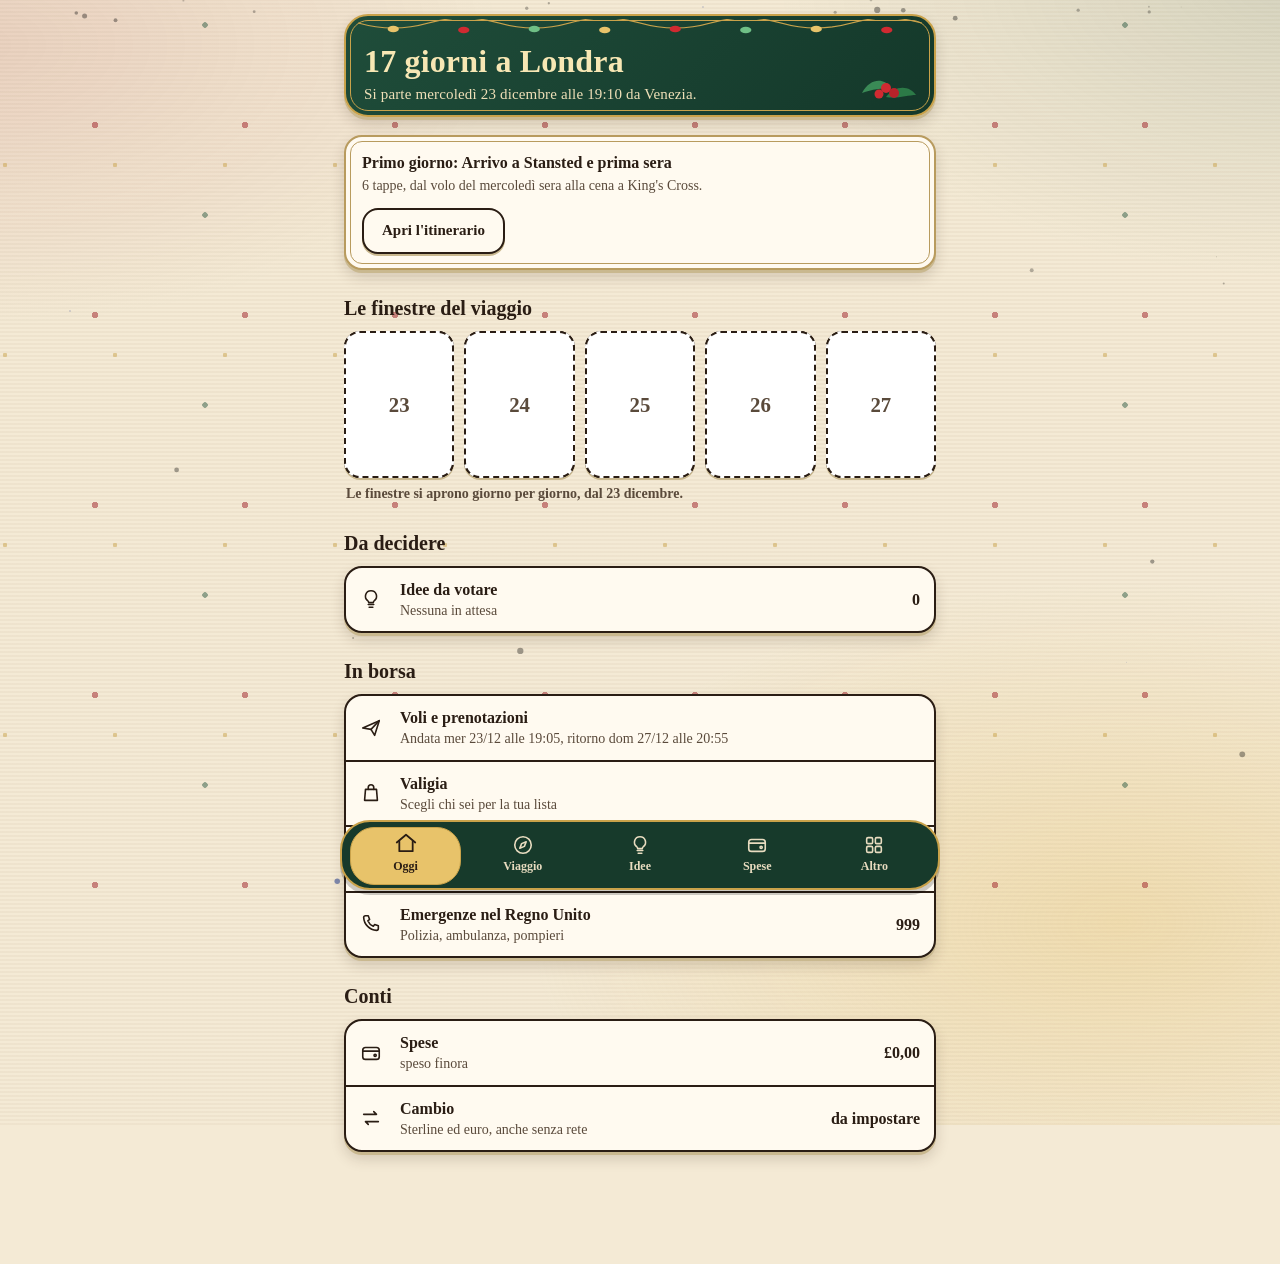
==== index.html @ c4be3bfd "Stile «Cartolina vittoriana» con angoli arrotondati e grafico dei voti nelle Idee Crema, doppia corn" ====
<!doctype html>
<html lang="it">
<head>
<meta charset="utf-8">
<meta name="viewport" content="width=device-width,initial-scale=1,viewport-fit=cover">
<meta http-equiv="Content-Security-Policy" content="default-src 'self'; img-src 'self' data:; style-src 'self' 'unsafe-inline'; script-src 'self'; base-uri 'none'; form-action 'none'; connect-src 'self' https://api.frankfurter.dev https://londra-in-tasca-default-rtdb.europe-west1.firebasedatabase.app https://wecmatagiojrcaoimxvv.supabase.co wss://wecmatagiojrcaoimxvv.supabase.co">
<title>Londra in tasca</title>
<meta name="theme-color" content="#f4ead5">
<meta name="color-scheme" content="light">
<link rel="manifest" href="manifest.webmanifest">
<link rel="icon" href="icone/icona-192.png">
<link rel="apple-touch-icon" href="icone/icona-192.png">
<meta name="apple-mobile-web-app-capable" content="yes">
<meta name="mobile-web-app-capable" content="yes">
<meta name="apple-mobile-web-app-title" content="Londra">
<meta name="apple-mobile-web-app-status-bar-style" content="default">
<link rel="preload" href="fonts/PlayfairDisplay.ttf" as="font" type="font/ttf" crossorigin>
<link rel="preload" href="fonts/MountainsofChristmas-Bold.ttf" as="font" type="font/ttf" crossorigin>
<link rel="stylesheet" href="style.css">
</head>
<body>
<div id="annuncio" class="vh" role="status" aria-live="polite" aria-atomic="true"></div>
<canvas id="neve" aria-hidden="true"></canvas>
<canvas id="fx" aria-hidden="true"></canvas>
<div id="offline" class="offline" role="status" hidden>Senza rete: i dati restano sul telefono e si sincronizzano al ritorno.</div>
<main id="vista"></main>
<nav class="dock" id="dock" aria-label="Sezioni"></nav>
<div id="toast" class="toast" hidden><button type="button" class="toast-azione"></button><button type="button" class="toast-x" aria-label="Chiudi avviso"><svg viewBox="0 0 24 24" width="18" height="18" fill="none" stroke="currentColor" stroke-width="1.75" stroke-linecap="round" aria-hidden="true"><path d="M6 6l12 12M18 6 6 18"/></svg></button></div>
<dialog id="popup" class="popup" aria-labelledby="popup-titolo" aria-describedby="popup-testo"><canvas class="fxd" aria-hidden="true"></canvas><div id="popup-luci" aria-hidden="true"></div><div class="popup-corpo"><h2 id="popup-titolo" class="popup-titolo"></h2><p id="popup-testo"></p><div class="riga" id="popup-azioni"></div></div></dialog>
<script src="vendor/supabase.js"></script>
<script src="dati.js"></script>
<script src="sync.js"></script>
<script src="app.js"></script>
<script src="sondaggio.js"></script>
<script src="installa.js"></script>
</body>
</html>
---- style.css ----
/* Londra in tasca, «Figurine e caramelle»: panna, burro, pomodoro, menta e mirtillo, bordi d'inchiostro con ombra piena,
   dock a pillola, sfondo che si muove piano. Nessun testo viene generato qui: i testi sono quelli dell'app. */
@font-face{font-family:"Fredoka";src:url("fonts/Fredoka.ttf") format("truetype");font-weight:300 700;font-stretch:75% 125%;font-display:swap}
:root{
  --fondo:#fff1d6;--carta:#ffffff;--ink:#1b1b1b;--muto:#4a4a4a;--burro:#ffe08a;--rosa:#ff8fa3;--pom:#ff5a4d;--menta:#c6f0d6;--blu:#4453e0;--notte:#243a8c;--mare:#17606b;
  --si:#43d391;--no:#ff6b5e;--ok:#0a7a45;--rosso-t:#b42318;--allerta:#d92d20;--tenue:#f6e7c4;
  --insegna:"Fredoka",ui-rounded,"SF Pro Rounded","Arial Rounded MT Bold","Trebuchet MS",system-ui,sans-serif;
  --sans:"Fredoka",system-ui,-apple-system,"Segoe UI",Roboto,sans-serif;
  --r:16px;--sal:env(safe-area-inset-bottom,0px);--sat:env(safe-area-inset-top,0px);
  --filo:2px solid var(--ink);--ombra:4px 4px 0 var(--ink);--ombra-s:2px 2px 0 var(--ink);
  --ease:cubic-bezier(.16,1,.3,1);--molla:cubic-bezier(.34,1.56,.64,1);
  color-scheme:light;
}
*{box-sizing:border-box;-webkit-tap-highlight-color:transparent}
html{scroll-padding-top:calc(88px + var(--sat));scroll-padding-bottom:130px;-webkit-text-size-adjust:100%;scrollbar-color:var(--ink) var(--fondo)}
[hidden]{display:none!important}
body{margin:0;background:var(--fondo);color:var(--ink);font:500 16px/1.45 var(--sans);-webkit-font-smoothing:antialiased;min-height:100vh;padding-bottom:calc(104px + var(--sal));position:relative;overflow-x:hidden}
::selection{background:var(--burro);color:var(--ink)}

/* sfondo vivo: macchie di colore che derivano e coriandoli che scendono. Solo trasformazioni, niente ridisegni */
body::before{content:"";position:fixed;inset:-25%;z-index:0;pointer-events:none;will-change:transform;
  background:radial-gradient(38% 32% at 18% 22%,rgba(255,143,163,.5),transparent 70%),radial-gradient(34% 30% at 82% 16%,rgba(68,83,224,.2),transparent 70%),radial-gradient(44% 38% at 72% 84%,rgba(198,240,214,.95),transparent 70%),radial-gradient(34% 30% at 14% 80%,rgba(255,224,138,.9),transparent 70%);
  animation:deriva 24s ease-in-out infinite alternate}
body::after{content:"";position:fixed;left:0;right:0;top:-190px;height:calc(100% + 190px);z-index:0;pointer-events:none;opacity:.5;will-change:transform;
  background-image:radial-gradient(circle,var(--pom) 0 3.5px,transparent 4px),radial-gradient(circle,var(--blu) 0 3px,transparent 3.5px),radial-gradient(circle,var(--ink) 0 2px,transparent 2.5px);
  background-size:150px 190px,230px 190px,110px 190px;background-position:20px 30px,90px 120px,60px 70px;animation:cade 36s linear infinite}
@keyframes deriva{from{transform:translate3d(-3%,2%,0) rotate(0deg) scale(1)}to{transform:translate3d(3%,-3%,0) rotate(7deg) scale(1.14)}}
@keyframes cade{to{transform:translate3d(0,190px,0)}}
#neve{position:fixed;inset:0;width:100%;height:100%;pointer-events:none;z-index:0;opacity:.55;filter:invert(1)}
main{position:relative;z-index:1;max-width:620px;margin:0 auto;padding:calc(14px + var(--sat)) 14px 0}
h1,h2,h3{margin:0;font-weight:700;text-wrap:balance}
h2,h3{font-family:var(--insegna);color:var(--ink);font-size:1.25rem;margin:24px 0 8px}
h2.h-sez{font-size:1.25rem}
p{text-wrap:pretty;margin:0 0 8px}
.mute{color:var(--muto)}.piccolo{font-size:.875rem}
.vh{position:absolute;width:1px;height:1px;overflow:hidden;clip:rect(0 0 0 0);white-space:nowrap}
:focus-visible{outline:4px solid var(--blu);outline-offset:3px}
button,input,select,textarea{font:inherit;color:inherit}
.num{font-variant-numeric:tabular-nums}

/* intestazioni: cartelloni di burro, quello di Oggi è una scheda sfumata che galleggia */
.vt,.fascia{display:block;margin:0 0 18px;padding:14px 18px 12px;background:var(--burro);border:var(--filo);border-radius:20px;box-shadow:var(--ombra);
  font-family:var(--insegna);font-weight:700;font-size:1.7rem;line-height:1.12;letter-spacing:.005em;color:var(--ink)}
.fascia{position:relative;overflow:hidden;background:linear-gradient(135deg,var(--rosa) 0%,#ffb86b 100%)}
.fascia::after{content:"";position:absolute;inset:0;pointer-events:none;background:linear-gradient(110deg,transparent 38%,rgba(255,255,255,.6) 50%,transparent 62%);transform:translateX(-130%);animation:luccica 5.5s ease-in-out infinite}
@keyframes luccica{0%,55%{transform:translateX(-130%)}100%{transform:translateX(130%)}}
.fascia.luminosa{padding-top:28px}
.luci{cursor:pointer;position:absolute;left:12px;right:12px;top:3px;width:calc(100% - 24px);height:16px}
.lampada{fill:var(--ink);animation:luce 6s ease-in-out infinite}.lampada.l1{animation-delay:-2s}.lampada.l2{animation-delay:-4s}
@keyframes luce{0%,100%{opacity:1}50%{opacity:.45}}
.fascia p{margin:6px 0 0;font-family:var(--sans);font-size:.9375rem;font-weight:500;color:var(--ink)}
.fascia h1{font:inherit;letter-spacing:inherit;margin:0}

/* parole guida e giorni */
.guida{position:sticky;top:0;z-index:4;display:flex;justify-content:space-between;gap:12px;margin:0 -14px 12px;padding:calc(8px + var(--sat)) 14px 8px;background:var(--burro);border-bottom:var(--filo);font-size:.875rem;font-weight:600;color:var(--ink)}
.guida span{min-width:0;flex:1}.guida span+span{text-align:right}
.rail{display:flex;gap:8px;margin:0 0 14px}
.giorno{flex:1;min-height:58px;border:var(--filo);border-radius:16px;background:var(--carta);color:var(--ink);box-shadow:var(--ombra-s);cursor:pointer;display:grid;place-items:center;line-height:1.1;transition:transform .2s var(--molla),box-shadow .2s var(--ease),background-color .18s var(--ease)}
.giorno b{font-family:var(--insegna);font-size:1.3rem;font-weight:700;color:inherit}
.giorno small{font-size:.75rem;font-weight:600}
.giorno[aria-pressed="true"]{background:var(--blu);color:#fff;transform:translateY(-3px) rotate(-1.5deg);box-shadow:var(--ombra)}
.giorno:active{transform:translate(2px,2px);box-shadow:none}
.giorno.oggi small::after{content:" oggi"}
.testa-giorno{margin:0 0 12px}
.testa-giorno h2{font-size:1.35rem;margin:0 0 2px}

/* schede e linea del tempo */
.tl{list-style:none;margin:0;padding:0;--col:max(60px,4.2rem)}
.tl li{display:grid;grid-template-columns:var(--col) 1fr;gap:10px;position:relative;padding-bottom:12px}
.tl li::before{content:"";position:absolute;left:calc(var(--col) + 8px);top:22px;bottom:-6px;width:4px;background:var(--ink);border-radius:2px}
.tl li:last-child::before{display:none}
.tl .quando{font-weight:700;font-size:1rem;text-align:right;padding:14px 12px 0 0;font-variant-numeric:tabular-nums;color:var(--ink);overflow-wrap:anywhere}
.tl .quando.testo{font-size:.8125rem;font-weight:600;color:var(--muto)}
.scheda{position:relative;background:var(--carta);border:var(--filo);border-radius:var(--r);box-shadow:var(--ombra);padding:14px 16px;margin:0 0 14px}
.tl .scheda{margin:0 0 0 16px}
.tl .scheda::before{content:"";position:absolute;left:-25px;top:17px;width:15px;height:15px;border-radius:50%;background:var(--pom);border:3px solid var(--ink)}
.tl li.in-corso .scheda,div.scheda.acceso{background:linear-gradient(145deg,var(--notte),var(--mare));color:#fff;border-color:var(--ink);box-shadow:var(--ombra)}
.tl li.in-corso .scheda .desc,div.scheda.acceso .desc,.tl li.in-corso .nota-t summary,div.scheda.acceso .nota-t summary{color:#dbe7ff}
.tl li.in-corso .scheda::before{background:var(--burro);animation:batti 2.4s ease-in-out infinite}
.tl li.prossima .scheda,.scheda.tratt{border-style:dashed;background:#fffaf0;box-shadow:none}
.tl li.passata .scheda{background:var(--tenue);box-shadow:none}
.tl li.passata .scheda::before{background:#fff}
.tl li.in-corso .nome::after,.tl li.prossima .nome::after,.tl li.passata .nome::after,.et{display:inline-block;margin-left:8px;padding:1px 10px;border:2px solid var(--ink);border-radius:99px;background:#fff;color:var(--ink);font-size:.75rem;font-weight:700;vertical-align:2px;font-family:var(--sans)}
.tl li.in-corso .nome::after{content:"In corso";background:var(--burro)}
.tl li.prossima .nome::after{content:"Prossima"}
.tl li.passata .nome::after{content:"Passata";background:var(--tenue)}
.nome{font-weight:700}
.desc{color:var(--muto);font-size:.875rem;margin-top:2px;font-weight:500}
.nota-t{margin-top:8px}
.adesso{background:var(--menta)}
.totale{margin:6px 2px 14px;font-size:.875rem;font-weight:600}
.scheda.pub{border-style:dashed}

/* elenco di Oggi */
.elenco{margin:0 0 8px;border:var(--filo);border-radius:var(--r);box-shadow:var(--ombra);overflow:hidden;background:var(--carta)}
.voce{display:grid;grid-template-columns:28px 1fr auto;gap:12px;align-items:center;width:100%;min-height:62px;padding:10px 14px;border:0;background:transparent;text-align:left;cursor:pointer;color:inherit;text-decoration:none;transition:background-color .18s var(--ease),transform .2s var(--molla)}
.voce+.voce{border-top:var(--filo)}
.voce svg:first-child{color:var(--ink)}
.voce .t b{display:block;font-weight:700}.voce .t span{display:block;font-size:.875rem;color:var(--muto);font-weight:500}
.voce .v{font-weight:700;font-variant-numeric:tabular-nums;color:var(--ink);text-align:right}
.voce .v.allerta{background:var(--allerta);color:#fff;border:2px solid var(--ink);border-radius:99px;min-width:28px;padding:1px 8px;text-align:center}
.voce .chev{color:var(--ink)}
@media (hover:hover){.voce:hover{background:var(--burro)}}
.voce:active{background:var(--burro);transform:scale(.985)}

/* pulsanti, chip, etichette: figurine che si schiacciano */
.btn,a.map{display:inline-flex;align-items:center;justify-content:center;gap:8px;min-height:46px;padding:8px 18px;border-radius:16px;border:var(--filo);background:#fff;color:var(--ink);box-shadow:var(--ombra-s);cursor:pointer;font-weight:700;font-size:.9375rem;text-decoration:none;transition:transform .2s var(--molla),box-shadow .2s var(--ease),background-color .18s var(--ease)}
.btn.pri,a.map.pri{background:var(--pom)}
.btn.rosso{color:var(--rosso-t)}
.btn.tondo{padding:8px;min-width:46px}
.btn:active,a.map:active,.chip:active,.voto:active{transform:translate(2px,2px);box-shadow:none}
@media (hover:hover){.btn:hover,a.map:hover{background:var(--burro);transform:translateY(-2px);box-shadow:3px 4px 0 var(--ink)}.btn.pri:hover,a.map.pri:hover{background:#ff7468}}
.btn[disabled]{opacity:.55;cursor:default;box-shadow:none}
.riga{display:flex;flex-wrap:wrap;gap:10px;align-items:center;margin-top:12px}
.chips{display:flex;gap:10px;overflow-x:auto;padding:6px 8px 12px;margin:-4px -8px 0;scrollbar-width:none}.chips::-webkit-scrollbar{display:none}
.chips.avvolgi{flex-wrap:wrap;overflow:visible;margin:0;padding-left:0;padding-right:0}
.chip{flex:0 0 auto;min-height:46px;padding:6px 16px;border-radius:99px;border:var(--filo);background:#fff;color:var(--ink);box-shadow:var(--ombra-s);cursor:pointer;font-weight:700;font-size:.9375rem;transition:transform .2s var(--molla),box-shadow .2s var(--ease),background-color .18s var(--ease)}
.chip[aria-pressed="true"]{background:var(--blu);color:#fff;transform:translateY(-2px)}
.pill{display:inline-flex;align-items:center;border-radius:99px;padding:2px 10px;font-size:.75rem;font-weight:700;border:2px solid var(--ink);background:var(--menta);color:var(--ink)}
.pill.st0{background:#fff}.pill.st2{background:var(--no)}.pill.st3{background:var(--burro)}
.cat{font-size:.75rem;color:var(--muto);font-weight:600}

/* prenotazioni: biglietti con tratta */
.biglietto{position:relative;margin:0 0 16px;padding:16px;background:var(--carta);border:var(--filo);border-radius:var(--r);box-shadow:var(--ombra);overflow:hidden}
.tratta{display:flex;align-items:center;justify-content:space-between;gap:8px}
.tratta b{font-family:var(--insegna);font-size:2.2rem;font-weight:700;line-height:1;letter-spacing:.03em;color:var(--ink)}
.tratta svg{color:var(--ink);flex:0 0 auto}
.tratta small{display:block;font-family:var(--sans);font-size:.75rem;color:var(--muto);letter-spacing:0;font-weight:600}
.biglietto .perfora{position:relative;border-top:3px dashed var(--ink);margin:16px 0 12px}
.biglietto .perfora::before,.biglietto .perfora::after{content:"";position:absolute;top:-13px;width:22px;height:22px;border-radius:50%;background:var(--fondo);border:2px solid var(--ink)}
.biglietto .perfora::before{left:-29px}.biglietto .perfora::after{right:-29px}
.codice{font-family:ui-monospace,Menlo,monospace;font-size:1.25rem;letter-spacing:.14em;color:var(--ink);font-weight:700;background:var(--burro);padding:2px 10px;border:2px solid var(--ink);border-radius:10px}

/* sondaggio (barre) */
.sond{margin-top:12px;padding-top:12px;border-top:var(--filo)}
.barra{display:flex;gap:3px;height:12px;margin:2px 0 10px}.barra i{border-radius:99px;min-width:0;border:2px solid var(--ink)}
.barra .s{background:var(--si)}.barra .n{background:var(--no)}.barra .x{background:var(--burro)}.barra .m{background:var(--tenue)}
.voto{min-height:46px;padding:8px 18px;border-radius:99px;border:var(--filo);background:#fff;color:var(--ink);box-shadow:var(--ombra-s);cursor:pointer;font-weight:700;transition:transform .2s var(--molla),box-shadow .2s var(--ease)}
.voto[aria-pressed="true"].s1{background:var(--si)}.voto[aria-pressed="true"].s2{background:var(--no)}.voto[aria-pressed="true"].s3{background:var(--burro)}
.voto[disabled]{opacity:.55;cursor:default}

/* moduli */
form.f,.f{display:grid;gap:10px}
label.mute{display:block;font-size:.875rem;font-weight:600}
input:not([type=checkbox]):not([type=file]):not([type=hidden]):not([type=radio]):not([type=range]):not([type=submit]),select,textarea{width:100%;min-height:50px;background:#fff;border:var(--filo);border-radius:14px;padding:10px 14px;color:var(--ink);font-weight:500}
input:focus,select:focus,textarea:focus{outline:4px solid var(--blu);outline-offset:2px}
::placeholder{color:var(--muto);opacity:1}
fieldset.chk{border:0;padding:0;margin:0;display:flex;flex-wrap:wrap;gap:10px}
fieldset.chk legend{font-size:.875rem;color:var(--muto);margin-bottom:6px;font-weight:600}
.chk label{display:flex;gap:8px;align-items:center;min-height:46px;padding:4px 14px;border:var(--filo);border-radius:99px;background:#fff;font-weight:600}
input[type=checkbox]{width:24px;height:24px;accent-color:var(--blu)}
input[type=file]{max-width:100%}
input[type=file]::file-selector-button{min-height:46px;margin-right:10px;border:var(--filo);border-radius:14px;background:#fff;color:var(--ink);padding:6px 14px;font-weight:700;box-shadow:var(--ombra-s)}
details.nuova>summary,.nota-t summary{cursor:pointer;min-height:46px;display:flex;align-items:center;justify-content:space-between;gap:8px;list-style:none;font-weight:700;color:var(--ink)}
.nota-t summary{font-size:.875rem;font-weight:600;color:var(--muto)}
summary::-webkit-details-marker{display:none}
details.nuova>summary::after,.nota-t summary::after{content:"";width:10px;height:10px;margin-right:4px;border:solid currentColor;border-width:0 3px 3px 0;transform:rotate(45deg);transition:transform .25s var(--molla)}
details[open]>summary::after{transform:rotate(-135deg)}
label.c{display:flex;gap:12px;align-items:flex-start;min-height:46px;margin:0 0 6px}
label.c.fatto span{text-decoration:line-through;opacity:.6}
ul.lista{margin:0;padding-left:20px;color:var(--muto)}ul.lista li{margin:0 0 4px}
progress{width:100%;height:12px;accent-color:var(--blu);margin:6px 0}
.tot{font-family:var(--insegna);font-size:2.2rem;font-weight:700;line-height:1.05;font-variant-numeric:tabular-nums;color:var(--ink)}
.pers{display:grid;grid-template-columns:minmax(76px,30%) 1fr auto;gap:8px;align-items:center;margin:6px 0;font-size:.875rem;font-weight:600}
.pers>span:first-child{overflow-wrap:anywhere}
.pers .b{height:12px;border-radius:99px;background:#fff;border:2px solid var(--ink);overflow:hidden}.pers .b i{display:block;height:100%;background:var(--pom)}
.msg{border:var(--filo);background:var(--menta);color:var(--ink);border-radius:14px;box-shadow:var(--ombra-s);padding:10px 14px;margin:0 0 14px;font-weight:600}
.msg.avv{background:var(--burro)}
.vuoto{text-align:center;color:var(--muto);padding:22px;font-weight:600}
.tabella{display:grid;grid-template-columns:1fr 1fr;gap:14px}.tabella>div>div{padding:7px 0;border-bottom:var(--filo)}
.frase{padding:10px 0;border-bottom:2px dashed var(--ink)}.frase:last-child{border:0}
.frase .nome{font-family:var(--sans);font-size:1.125rem}
.pila>.scheda{background:transparent;border:0;border-bottom:2px dashed var(--ink);border-radius:0;box-shadow:none;padding-left:2px;padding-right:2px;margin:0}
.pila>.scheda:last-child{border-bottom:0}

/* barra di navigazione: pillola che galleggia, con un'etichetta adesiva che scivola sulla voce attiva */
.dock{position:fixed;left:10px;right:10px;bottom:calc(10px + var(--sal));z-index:8;display:flex;padding:5px;background:#fff;border:var(--filo);border-radius:28px;box-shadow:var(--ombra);max-width:600px;margin:0 auto}
.dock button{position:relative;flex:1;min-width:0;min-height:56px;border:0;background:transparent;color:var(--muto);cursor:pointer;display:grid;place-items:center;align-content:center;gap:2px;padding:6px 2px;font-size:.75rem;font-weight:600;transition:color .18s var(--ease),transform .25s var(--molla)}
.dock button span{max-width:100%;overflow-wrap:anywhere;text-align:center}
.dock button svg{transition:transform .3s var(--molla)}
.dock button[aria-current="page"]{color:var(--ink);font-weight:700}
.dock button[aria-current="page"] svg{transform:translateY(-2px) scale(1.12)}
.dock button:active{transform:scale(.94)}
.dock .ind{position:absolute;top:5px;left:5px;width:calc((100% - 10px) / 5);height:56px;pointer-events:none;transition:transform .42s var(--molla)}
.dock .ind::after{content:"";display:block;height:100%;margin:0 3px;background:var(--burro);border:var(--filo);border-radius:22px;box-shadow:var(--ombra-s)}
.badge{position:absolute;top:2px;left:calc(50% + 4px);min-width:22px;height:22px;border-radius:11px;background:var(--allerta);color:#fff;border:2px solid var(--ink);font-size:.75rem;font-weight:700;display:flex;align-items:center;justify-content:center;padding:0 5px}

/* avvisi che saltano fuori */
.toast{position:fixed;left:14px;right:14px;bottom:calc(98px + var(--sal));z-index:10;max-width:520px;margin:0 auto;display:flex;align-items:center;background:var(--ink);color:#fff;border-radius:18px;box-shadow:0 8px 0 rgba(27,27,27,.25)}
.toast:not([hidden]){animation:salta .5s var(--molla) both}
.toast button{background:transparent;border:0;color:inherit;font-weight:700;min-height:48px;cursor:pointer}
.toast-azione{flex:1;text-align:left;padding:12px 8px 12px 16px}.toast-x{min-width:48px;font-size:1.125rem}
.toast-x svg{display:block;margin:auto}
.installa{position:fixed;left:14px;right:14px;bottom:calc(98px + var(--sal));z-index:9;max-width:520px;margin:0 auto;display:flex;gap:10px;align-items:center;background:var(--burro);border:var(--filo);border-radius:18px;box-shadow:var(--ombra);padding:12px 14px;animation:salta .5s var(--molla) both}
.installa .tx{flex:1;font-size:.875rem;font-weight:600}.installa .tx b{display:block}.installa .tx span{color:var(--ink);font-weight:500}
.offline{padding:calc(8px + var(--sat)) 14px 8px;background:var(--allerta);color:#fff;font-weight:600;font-size:.875rem;border-bottom:var(--filo)}
@keyframes salta{from{opacity:0;transform:translateY(40px) scale(.9) rotate(-2deg)}}

/* movimento ridotto o spento: tutto fermo, anche gli elementi generati dal foglio di stile */
.calmo *,.calmo *::before,.calmo *::after{animation:none!important;transition:none!important}
@media (prefers-reduced-motion:reduce){html:not(.forza) #neve{display:none}html:not(.forza) *,html:not(.forza) *::before,html:not(.forza) *::after{animation:none!important;transition:none!important}}

/* transizioni tra schermate: la pagina gira in 3D nella direzione di navigazione */
#vista{view-transition-name:vista}.dock{view-transition-name:dock}#neve{view-transition-name:neve}
::view-transition-group(vista),::view-transition-group(dock),::view-transition-group(neve),::view-transition-group(root){animation:none}
::view-transition-old(root),::view-transition-new(root),::view-transition-old(dock),::view-transition-new(dock),::view-transition-old(neve),::view-transition-new(neve),::view-transition-old(vista),::view-transition-new(vista){animation:none;mix-blend-mode:normal}
::view-transition-old(root),::view-transition-old(dock),::view-transition-old(neve){display:none}
html[data-dir="avanti"]::view-transition-old(vista){animation:esce-sx .18s ease-in both}
html[data-dir="avanti"]::view-transition-new(vista){animation:entra-dx .42s var(--molla) both}
html[data-dir="indietro"]::view-transition-old(vista){animation:esce-dx .18s ease-in both}
html[data-dir="indietro"]::view-transition-new(vista){animation:entra-sx .42s var(--molla) both}
@keyframes esce-sx{to{opacity:0;transform:perspective(900px) translateX(-48px) rotateY(16deg) scale(.95)}}
@keyframes esce-dx{to{opacity:0;transform:perspective(900px) translateX(48px) rotateY(-16deg) scale(.95)}}
@keyframes entra-dx{from{opacity:0;transform:perspective(900px) translateX(56px) rotateY(-18deg) scale(.95)}}
@keyframes entra-sx{from{opacity:0;transform:perspective(900px) translateX(-56px) rotateY(18deg) scale(.95)}}
#vista.entra-avanti{animation:entra-dx .42s var(--molla) both}
#vista.entra-indietro{animation:entra-sx .42s var(--molla) both}
#vista.stag :is(.tl li,.voce,.biglietto,.finestra),#vista.stag>.scheda{animation:sale .5s var(--molla) both;animation-delay:calc(var(--i,0) * 40ms)}
@keyframes sale{from{opacity:0;transform:perspective(700px) translateY(22px) rotateX(-14deg) scale(.96)}}
/* le schede lontane entrano mentre si scorre (dove il browser lo sa fare) */
@supports (animation-timeline:view()){
  #vista article.scheda:nth-of-type(n+6),#vista .biglietto:nth-of-type(n+3){animation:sale linear both;animation-timeline:view();animation-range:entry 0% entry 55%}
}

/* lucine: si accendono una dopo l'altra, un tocco le fa correre */
.lampada{transform-box:fill-box;transform-origin:center}
.luci.accendi .lampada{opacity:0;animation:accendi .5s var(--molla) forwards,luce 6s ease-in-out infinite;animation-delay:calc(var(--i) * 90ms),calc(1.2s + var(--i) * 90ms)}
@keyframes accendi{from{opacity:0;transform:scale(.4)}to{opacity:1;transform:scale(1)}}
.luci.onda .lampada{animation:onda .7s var(--ease);animation-delay:calc(var(--i) * 60ms)}
@keyframes onda{40%{transform:scale(1.9);opacity:1}}
@keyframes batti{50%{transform:scale(1.5)}}

/* finestre del viaggio: porte in 3D */
.avvento{display:grid;grid-template-columns:repeat(5,minmax(0,1fr));gap:10px;perspective:700px;margin:0 0 6px}
.finestra{perspective:600px;position:relative;aspect-ratio:3/4;min-height:78px;border:0;padding:0;background:transparent;cursor:pointer;color:inherit}
.finestra .dietro,.finestra .porta{position:absolute;inset:0;border-radius:14px;display:grid;place-items:center;align-content:center;border:var(--filo)}
.finestra .dietro{background:var(--menta);box-shadow:var(--ombra-s);color:var(--ink)}
.finestra .dietro b{font-family:var(--insegna);font-size:2rem;font-weight:700;line-height:1}
.finestra .dietro small{font-size:.75rem;font-weight:600}
.finestra .porta{background:var(--rosa);box-shadow:var(--ombra-s);transform-origin:left center;transition:transform .8s var(--molla);backface-visibility:hidden;-webkit-backface-visibility:hidden}
.finestra .porta b{font-family:var(--insegna);font-size:1.3rem;font-weight:700;color:var(--ink)}
.finestra.chiusa .porta{background:#fff;border-style:dashed;box-shadow:none}
.finestra.chiusa .porta b{color:var(--muto)}
.finestra.aperta .porta{transform:rotateY(-118deg)}
.finestra.pronta .porta{animation:invito 2.2s ease-in-out infinite}
@keyframes invito{50%{transform:rotateY(-20deg)}}
.avvento-info{margin:0 2px 8px;font-weight:600}
.finestra.no{animation:no .32s var(--ease)}
@keyframes no{25%{transform:translateX(-5px)}75%{transform:translateX(5px)}}
.calmo .finestra.aperta .porta{transform:none;opacity:0}
@media (prefers-reduced-motion:reduce){html:not(.forza) .finestra.aperta .porta{transform:none;opacity:0}html:not(.forza) .luci.accendi .lampada{opacity:1}}
.calmo .luci.accendi .lampada{opacity:1}

/* finestre di saluto: saltano fuori con un giro 3D e lo sfondo si sfoca */
#fx{position:fixed;inset:0;width:100%;height:100%;pointer-events:none;z-index:20;filter:drop-shadow(0 0 1px var(--ink)) saturate(1.4)}
.popup{position:fixed;border:var(--filo);border-radius:26px;background:linear-gradient(160deg,#fff7e0 0%,var(--burro) 100%);color:var(--ink);padding:0;width:min(92vw,400px);overflow:visible;box-shadow:8px 8px 0 var(--ink);overscroll-behavior:contain}
.popup::backdrop{background:rgba(27,27,27,.55);-webkit-backdrop-filter:blur(6px);backdrop-filter:blur(6px)}
.popup[open]{animation:apri .55s var(--molla)}
.popup[open]::backdrop{animation:vela .3s ease both}
.popup.esce{animation:chiudi .16s ease-in forwards}
@keyframes apri{from{opacity:0;transform:perspective(800px) translateY(50px) rotateX(-40deg) scale(.8)}}
@keyframes chiudi{to{opacity:0;transform:perspective(800px) translateY(14px) rotateX(18deg) scale(.94)}}
@keyframes vela{from{opacity:0}}
.fxd{position:absolute;inset:-80px;width:calc(100% + 160px);height:calc(100% + 160px);pointer-events:none;filter:drop-shadow(0 0 1px var(--ink)) saturate(1.4)}
#popup-luci .luci{position:absolute;left:14px;right:14px;top:5px;width:calc(100% - 28px);height:16px;cursor:default}
.popup-corpo{position:relative;padding:34px 22px 22px;text-align:center}
.popup-titolo{margin:0 0 10px;font:700 2.1rem/1.1 var(--insegna);letter-spacing:.005em;color:var(--ink)}
.popup-corpo p{margin:0 0 16px;font-weight:500}
.popup .riga{justify-content:center}
html:has(dialog[open]){overflow:hidden}

/* Idee: ogni scheda racconta lo stato del suo sondaggio con la forma, non solo con l'etichetta (classi st0..st3 da sondaggio.js).
   In votazione: bordo blu e spia che pulsa. Approvata: verde con spunta. Respinta: righe rosse con una X. Fatta: dorata con il sigillo. */
article.scheda{overflow:hidden;padding-right:44px}
article.scheda.st0{box-shadow:inset 10px 0 0 var(--blu),var(--ombra);padding-left:26px}
article.scheda.st0::after{content:"";position:absolute;top:16px;right:16px;width:14px;height:14px;border-radius:50%;background:var(--pom);border:2px solid var(--ink);animation:pulsa 1.6s ease-out infinite}
@keyframes pulsa{0%{box-shadow:0 0 0 0 rgba(255,90,77,.65)}100%{box-shadow:0 0 0 14px rgba(255,90,77,0)}}
article.scheda.acceso{background:linear-gradient(150deg,var(--menta),#e8f8d4);box-shadow:var(--ombra),0 0 0 4px rgba(67,211,145,.45)}
article.scheda.acceso::before{content:"";position:absolute;top:0;right:0;width:58px;height:58px;background:linear-gradient(225deg,var(--ok) 50%,transparent 50%);pointer-events:none}
article.scheda.acceso::after{content:"";position:absolute;top:10px;right:14px;width:9px;height:17px;border:solid #fff;border-width:0 4px 4px 0;transform:rotate(45deg);pointer-events:none}
article.scheda.st2{background:repeating-linear-gradient(135deg,#ffe0db 0 10px,#ffd0c9 10px 20px);box-shadow:none;border-style:dashed}
article.scheda.st2::before{content:"";position:absolute;top:0;right:0;width:58px;height:58px;background:linear-gradient(225deg,var(--allerta) 50%,transparent 50%);pointer-events:none}
article.scheda.st2::after{content:"";position:absolute;top:8px;right:9px;width:20px;height:20px;pointer-events:none;background:linear-gradient(45deg,transparent 42%,#fff 42% 58%,transparent 58%),linear-gradient(-45deg,transparent 42%,#fff 42% 58%,transparent 58%)}
article.scheda.st3{background:linear-gradient(150deg,#fff6d0,var(--burro))}
article.scheda.st3::before{content:"";position:absolute;top:10px;right:10px;width:30px;height:30px;border-radius:50%;background:#fff;border:3px solid var(--ink);pointer-events:none}
article.scheda.st3::after{content:"";position:absolute;top:15px;right:21px;width:7px;height:13px;border:solid var(--ink);border-width:0 3px 3px 0;transform:rotate(45deg);pointer-events:none}
/* i tre voti: ogni risposta ha il suo colore, anche a riposo */
.btn[data-az="i_vota"]::before,.chip[data-az="i_stato"]::before,.chip[data-az="i_fs"]::before{content:"";width:12px;height:12px;border-radius:50%;border:2px solid var(--ink);background:var(--c,#fff);flex:0 0 auto}
.btn[data-az="i_vota"],.chip[data-az="i_stato"],.chip[data-az="i_fs"]{display:inline-flex;align-items:center;gap:8px}
[data-v$="|1"][data-az="i_vota"]{--c:var(--si)}[data-v$="|-1"][data-az="i_vota"]{--c:var(--no)}[data-v$="|0"][data-az="i_vota"]{--c:var(--burro)}
.btn[data-az="i_vota"][aria-pressed="true"]{background:var(--c);transform:translateY(-2px) scale(1.04);box-shadow:3px 4px 0 var(--ink)}
.btn[data-az="i_vota"][aria-pressed="true"][disabled]{opacity:.8;transform:none;box-shadow:var(--ombra-s)}
.chip[data-az="i_stato"][data-v$="|0"],.chip[data-az="i_fs"][data-v="0"]{--c:var(--blu)}
.chip[data-az="i_stato"][data-v$="|1"],.chip[data-az="i_fs"][data-v="1"]{--c:var(--si)}
.chip[data-az="i_stato"][data-v$="|2"],.chip[data-az="i_fs"][data-v="2"]{--c:var(--no)}
.chip[data-az="i_stato"][data-v$="|3"],.chip[data-az="i_fs"][data-v="3"]{--c:var(--burro)}
.chip[data-az="i_fs"][data-v="mie"]{--c:var(--pom)}
.chip[data-az="i_stato"][aria-pressed="true"],.chip[data-az="i_fs"][aria-pressed="true"]{background:var(--c,var(--blu));color:#fff}
.chip[data-az="i_stato"][data-v$="|1"][aria-pressed="true"],.chip[data-az="i_stato"][data-v$="|2"][aria-pressed="true"],.chip[data-az="i_stato"][data-v$="|3"][aria-pressed="true"],.chip[data-az="i_fs"]:is([data-v="1"],[data-v="2"],[data-v="3"],[data-v="mie"])[aria-pressed="true"]{color:var(--ink)}
.chip[data-az="i_fs"][data-v="0"][aria-pressed="true"],.chip[data-az="i_stato"][data-v$="|0"][aria-pressed="true"]{color:#fff}
.chip[data-az="i_fs"][data-v="0"][aria-pressed="true"]::before,.chip[data-az="i_stato"][data-v$="|0"][aria-pressed="true"]::before{background:#fff}

/* ---- altri effetti (solo CSS, nessuno sposta i controlli cliccabili; il movimento ridotto li spegne tutti) ---- */
/* 1. barra di avanzamento: una striscia colorata in cima si riempie mentre scorri la pagina */
@supports (animation-timeline:scroll()){
  html::before{content:"";position:fixed;left:0;top:0;right:0;height:6px;z-index:30;pointer-events:none;transform-origin:0 50%;transform:scaleX(0);border-bottom:2px solid var(--ink);
    background:repeating-linear-gradient(90deg,var(--pom) 0 22px,var(--burro) 22px 44px,var(--blu) 44px 66px,var(--si) 66px 88px);animation:avanza linear both;animation-timeline:scroll(root block)}
}
@keyframes avanza{to{transform:scaleX(1)}}
/* 2. riflesso che attraversa i pulsanti principali */
.btn.pri,a.map.pri{position:relative;overflow:hidden}
.btn.pri::after,a.map.pri::after{content:"";position:absolute;top:-25%;bottom:-25%;left:0;width:38%;pointer-events:none;background:linear-gradient(100deg,transparent,rgba(255,255,255,.7),transparent);transform:translateX(-170%) skewX(-18deg);animation:lampo 4.4s ease-in-out infinite}
@keyframes lampo{0%,62%{transform:translateX(-170%) skewX(-18deg)}100%{transform:translateX(430%) skewX(-18deg)}}
/* 3. i titoli si ribaltano in 3D quando cambia schermata */
#vista.stag>.vt,#vista.stag>.fascia{transform-origin:50% 0;animation:titolo .65s var(--molla) both}
@keyframes titolo{from{opacity:0;transform:perspective(700px) rotateX(-60deg) translateY(-16px)}}
/* 4. l'icona della scheda attiva fa un saltino ogni tanto */
.dock button[aria-current="page"] svg{animation:salto 3.4s ease-in-out 1.4s infinite}
@keyframes salto{0%,84%,100%{transform:translateY(-2px) scale(1.12)}90%{transform:translateY(-9px) scale(1.22) rotate(-7deg)}95%{transform:translateY(-2px) scale(1.12) rotate(5deg)}}
/* 5. il badge delle idee da votare batte come un cuore */
.badge{animation:cuore 1.7s ease-in-out infinite}
@keyframes cuore{0%,60%,100%{transform:scale(1)}15%{transform:scale(1.28)}30%{transform:scale(1)}45%{transform:scale(1.16)}}
/* 6. sulla tappa in corso un anello si allarga come un'onda */
.tl li.in-corso .scheda::after{content:"";position:absolute;left:-25px;top:17px;width:15px;height:15px;border-radius:50%;border:3px solid var(--pom);pointer-events:none;animation:onda-punto 2.2s ease-out infinite}
@keyframes onda-punto{from{opacity:.95;transform:scale(1)}to{opacity:0;transform:scale(3.2)}}
/* 7. il voto dato arriva come un timbro */
.btn[data-az="i_vota"][aria-pressed="true"]:not([disabled]){animation:timbro .5s var(--molla)}
@keyframes timbro{0%{opacity:0;transform:scale(1.8) rotate(-12deg)}55%{opacity:1}100%{transform:translateY(-2px) scale(1.04)}}
/* 8. il filtro appena scelto scatta */
.chip[aria-pressed="true"]{animation:scatto .42s var(--molla)}
@keyframes scatto{0%{transform:scale(.78)}100%{transform:translateY(-2px)}}
/* 9. sulle idee approvate il segno di spunta compare con un rimbalzo */
article.scheda.acceso::after{animation:spunta .6s .15s var(--molla) both}
@keyframes spunta{from{transform:rotate(45deg) scale(0)}to{transform:rotate(45deg) scale(1)}}
/* 10. dentro i popup titolo, testo e pulsanti entrano uno dopo l'altro */
.popup[open] .popup-titolo{animation:titolo-popup .8s .12s var(--molla) both}
.popup[open] .popup-corpo p{animation:sale-popup .5s .3s var(--ease) both}
.popup[open] .riga .btn{animation:sale-popup .5s var(--molla) both}
.popup[open] .riga .btn:nth-child(1){animation-delay:.42s}.popup[open] .riga .btn:nth-child(2){animation-delay:.54s}
@keyframes titolo-popup{from{opacity:0;transform:scale(.4) rotate(-6deg)}}
@keyframes sale-popup{from{opacity:0;transform:translateY(14px) scale(.92)}}
/* 11. il giorno di oggi manda un impulso */
.giorno.oggi{animation:alone 2.4s ease-out infinite}
@keyframes alone{from{box-shadow:var(--ombra-s),0 0 0 0 rgba(255,90,77,.7)}to{box-shadow:var(--ombra-s),0 0 0 12px rgba(255,90,77,0)}}

/* Grafico dei voti nella pagina Idee */
.grafico summary{cursor:pointer;font-weight:700;min-height:44px;display:flex;align-items:center}
.gr-leg{display:flex;gap:14px;flex-wrap:wrap;margin:4px 0 6px;font-size:.8125rem;font-weight:600}
.gr-leg span::before{content:"";display:inline-block;width:12px;height:12px;border:2px solid var(--ink);border-radius:4px;margin-right:6px;vertical-align:-2px;background:var(--tenue)}
.gr-leg .s::before,.gr-barra .s{background:var(--si)}.gr-leg .n::before,.gr-barra .n{background:var(--no)}.gr-leg .d::before,.gr-barra .d{background:var(--burro)}
.gr-leg .m::before,.gr-barra .m{background:repeating-linear-gradient(45deg,var(--tenue) 0 5px,#fff 5px 10px)}
.gr-riga{display:block;width:100%;min-height:44px;text-align:left;font:inherit;color:var(--ink);background:var(--carta);border:2px solid var(--ink);border-radius:14px;padding:12px;margin:10px 0 0;cursor:pointer;box-shadow:0 3px 0 var(--ink)}
.gr-riga:active{transform:translateY(2px);box-shadow:0 1px 0 var(--ink)}
.gr-t{display:block;font-weight:700;margin-bottom:8px}
.gr-barra{display:flex;height:18px;border:2px solid var(--ink);border-radius:9px;overflow:hidden;background:var(--tenue)}
.gr-barra i{display:block;height:100%;transform-origin:left center}
.gr-barra i+i{border-left:2px solid var(--ink)}
.gr-riga.anima .gr-barra i{animation:cresce .7s cubic-bezier(.2,.8,.2,1) both;animation-delay:calc(var(--i,0)*90ms)}
@keyframes cresce{from{transform:scaleX(0)}}
.gr-nomi{display:flex;flex-wrap:wrap;gap:6px;margin-top:8px}
.gr-nomi b{font-size:.8125rem;font-weight:600;padding:3px 10px;border-radius:999px;border:2px solid var(--ink);color:var(--ink)}
.gr-nomi .s{background:var(--menta)}.gr-nomi .n{background:#ffd2cc}.gr-nomi .d{background:var(--burro)}
.gr-nomi .m{background:transparent;border-style:dashed;color:var(--muto)}

/* ==== Cartolina vittoriana (21/11/2026): crema, doppia cornice dorata, verde agrifoglio e rosso bacca, angoli arrotondati ==== */
@font-face{font-family:"Playfair Display";src:url("fonts/PlayfairDisplay.ttf") format("truetype");font-weight:400 900;font-display:swap}
@font-face{font-family:"Mountains of Christmas";src:url("fonts/MountainsofChristmas-Bold.ttf") format("truetype");font-weight:700;font-display:swap}

/* 4 · Cartolina vittoriana: carta crema con doppia cornice dorata, verde agrifoglio e rosso bacca, titoli a mano, candele di Dickens */
:root{--fondo:#f4ead5;--carta:#fffaf0;--ink:#2a1d14;--muto:#5a4a3b;--burro:#e8c36a;--rosa:#e9b7a6;--pom:#9d1c24;--menta:#d9e6cf;--blu:#1f4d3a;--notte:#173a2b;--mare:#2d5a42;--si:#3d7a52;--no:#9d1c24;--ok:#1f5a38;--rosso-t:#8a1620;--allerta:#8a1620;--tenue:#eadcbc;
  --insegna:"Mountains of Christmas","Playfair Display",Georgia,serif;--sans:"Playfair Display",Georgia,"Times New Roman",serif;--r:18px;--ombra:0 3px 0 #c9b88f,0 7px 14px rgba(60,40,20,.18);--ombra-s:0 2px 0 #c9b88f}
body::before{background:repeating-linear-gradient(0deg,rgba(120,90,50,.045) 0 2px,transparent 2px 4px),radial-gradient(40% 30% at 15% 20%,rgba(157,28,36,.12),transparent 70%),radial-gradient(40% 32% at 85% 15%,rgba(31,77,58,.14),transparent 70%),radial-gradient(44% 36% at 75% 85%,rgba(232,195,106,.35),transparent 70%)}
body::after{background-image:radial-gradient(circle,#9d1c24 0 3px,transparent 3.5px),radial-gradient(circle,#2d5a42 0 2.5px,transparent 3px),radial-gradient(circle,#c9a24a 0 2px,transparent 2.5px)}
body,button,input,select{font-variant-numeric:lining-nums}
h2,h3{font-weight:700;font-size:1.5rem}
.vt,.fascia{background:url("data:image/svg+xml,%3Csvg xmlns='http://www.w3.org/2000/svg' viewBox='0 0 64 40'%3E%3Cpath d='M6 26c8-15 22-15 28-6-8 2-18 2-28 6z' fill='%233a8a56'/%3E%3Cpath d='M30 30c10-13 24-11 30-2-8 0-20 4-30 2z' fill='%232c7a47'/%3E%3Ccircle cx='30' cy='21' r='5' fill='%23d02a31'/%3E%3Ccircle cx='38' cy='26' r='5' fill='%23b8222a'/%3E%3Ccircle cx='23' cy='27' r='4.5' fill='%23d02a31'/%3E%3C/svg%3E") right 14px bottom 8px/64px 40px no-repeat,linear-gradient(135deg,#1f4d3a,#14382a);color:#f7e7b4;border:2px solid #c9a24a;border-radius:24px;box-shadow:var(--ombra);font-size:2rem;font-weight:700;outline:1px solid #c9a24a;outline-offset:-7px;padding-right:84px}
.fascia::after{display:none}
.fascia p{color:#efe0b8}
.lampada{fill:#e8c36a}.lampada.l1{fill:#d02a31}.lampada.l2{fill:#6fbf86}
.guida{background:#1f4d3a;color:#f7e7b4;border-bottom:3px double #c9a24a}
.giorno{border-radius:16px}.giorno[aria-pressed="true"]{background:var(--blu);color:#f7e7b4;transform:translateY(-3px)}
.tl li::before{background:none;width:0;border-left:4px dotted var(--pom);border-radius:0;left:calc(var(--col) + 8px)}
.tl .scheda::before{background:var(--pom);border:3px solid #6b0f16}
.tl li.in-corso .scheda{background:linear-gradient(145deg,#1f4d3a,#14382a);border-color:#c9a24a}.tl li.in-corso .scheda::before{background:var(--burro);border-color:#6b0f16}
.tl li.prossima .scheda,.scheda.tratt{background:#fbf3df}
.scheda{border:2px solid #b89b5e;outline:1px solid #b89b5e;outline-offset:-7px;border-radius:18px}
.tl li.in-corso .scheda,div.scheda.acceso{outline-color:rgba(247,231,180,.5)}
.btn,a.map{border-radius:16px;border-color:#2a1d14;background:#fffaf0}.chip{background:#fffaf0}
.btn.pri,a.map.pri{background:var(--pom);color:#fff}
@media (hover:hover){.btn:hover,a.map:hover{background:var(--burro)}.btn.pri:hover,a.map.pri:hover{background:#b52a32}}
.dock{background:#173a2b;border:2px solid #c9a24a;border-radius:30px;box-shadow:0 5px 0 rgba(0,0,0,.2)}
.dock button{color:#e8dcc0}.dock button[aria-current="page"]{color:#2a1d14}
.dock .ind::after{background:var(--burro);border:1px solid #c9a24a;border-radius:24px;box-shadow:none}
.finestra .porta{background:var(--pom)}.finestra .porta b{color:#f7e7b4}
.popup{background:linear-gradient(160deg,#fffaf0,#f1dfb0);border:4px double var(--pom);border-radius:28px;box-shadow:0 10px 0 rgba(60,40,20,.25)}.popup-titolo{color:var(--pom);font-size:2.4rem}
.tot,.tratta b{font-weight:700}
.codice{background:var(--burro)}

.elenco{border-radius:18px}.msg{border-radius:16px}.finestra .dietro,.finestra .porta{border-radius:16px}.codice{border-radius:12px}
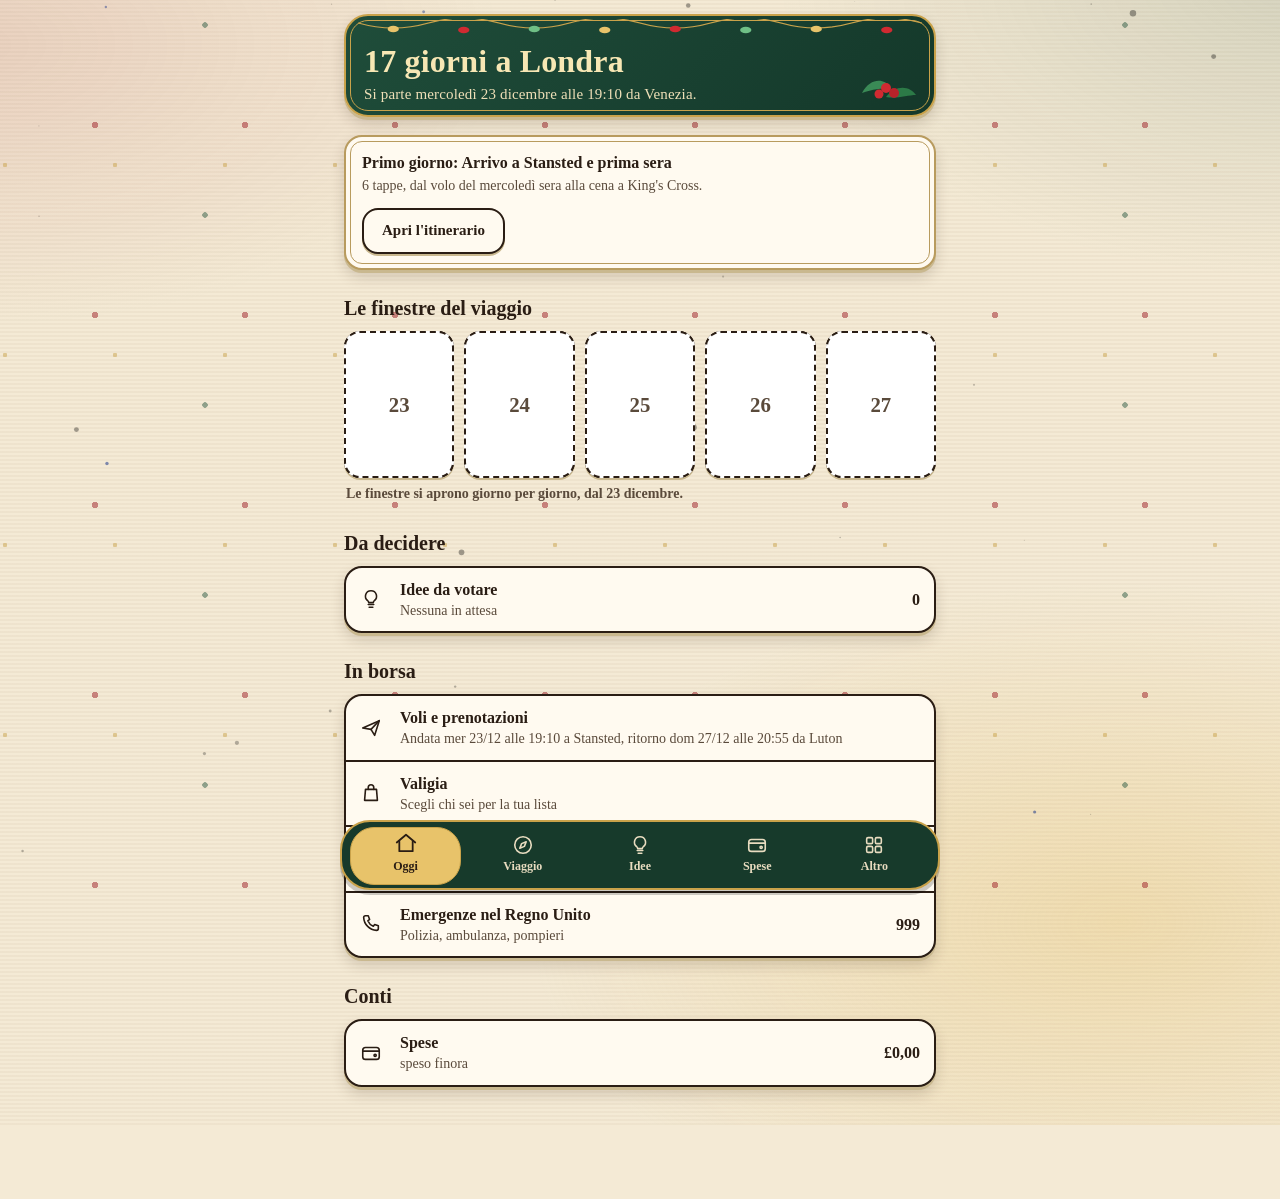
==== commit 239fab4f: "Pulizia: tolti vecchia pagina Idee locale, Firebase e vecchio sondaggio; corretti volo in Oggi, cont" ====
--- a/index.html
+++ b/index.html
@@ -3,7 +3,7 @@
 <head>
 <meta charset="utf-8">
 <meta name="viewport" content="width=device-width,initial-scale=1,viewport-fit=cover">
-<meta http-equiv="Content-Security-Policy" content="default-src 'self'; img-src 'self' data:; style-src 'self' 'unsafe-inline'; script-src 'self'; base-uri 'none'; form-action 'none'; connect-src 'self' https://api.frankfurter.dev https://londra-in-tasca-default-rtdb.europe-west1.firebasedatabase.app https://wecmatagiojrcaoimxvv.supabase.co wss://wecmatagiojrcaoimxvv.supabase.co">
+<meta http-equiv="Content-Security-Policy" content="default-src 'self'; img-src 'self' data:; style-src 'self' 'unsafe-inline'; script-src 'self'; base-uri 'none'; form-action 'none'; connect-src 'self' https://api.frankfurter.dev https://wecmatagiojrcaoimxvv.supabase.co wss://wecmatagiojrcaoimxvv.supabase.co">
 <title>Londra in tasca</title>
 <meta name="theme-color" content="#f4ead5">
 <meta name="color-scheme" content="light">
@@ -29,7 +29,6 @@
 <dialog id="popup" class="popup" aria-labelledby="popup-titolo" aria-describedby="popup-testo"><canvas class="fxd" aria-hidden="true"></canvas><div id="popup-luci" aria-hidden="true"></div><div class="popup-corpo"><h2 id="popup-titolo" class="popup-titolo"></h2><p id="popup-testo"></p><div class="riga" id="popup-azioni"></div></div></dialog>
 <script src="vendor/supabase.js"></script>
 <script src="dati.js"></script>
-<script src="sync.js"></script>
 <script src="app.js"></script>
 <script src="sondaggio.js"></script>
 <script src="installa.js"></script>
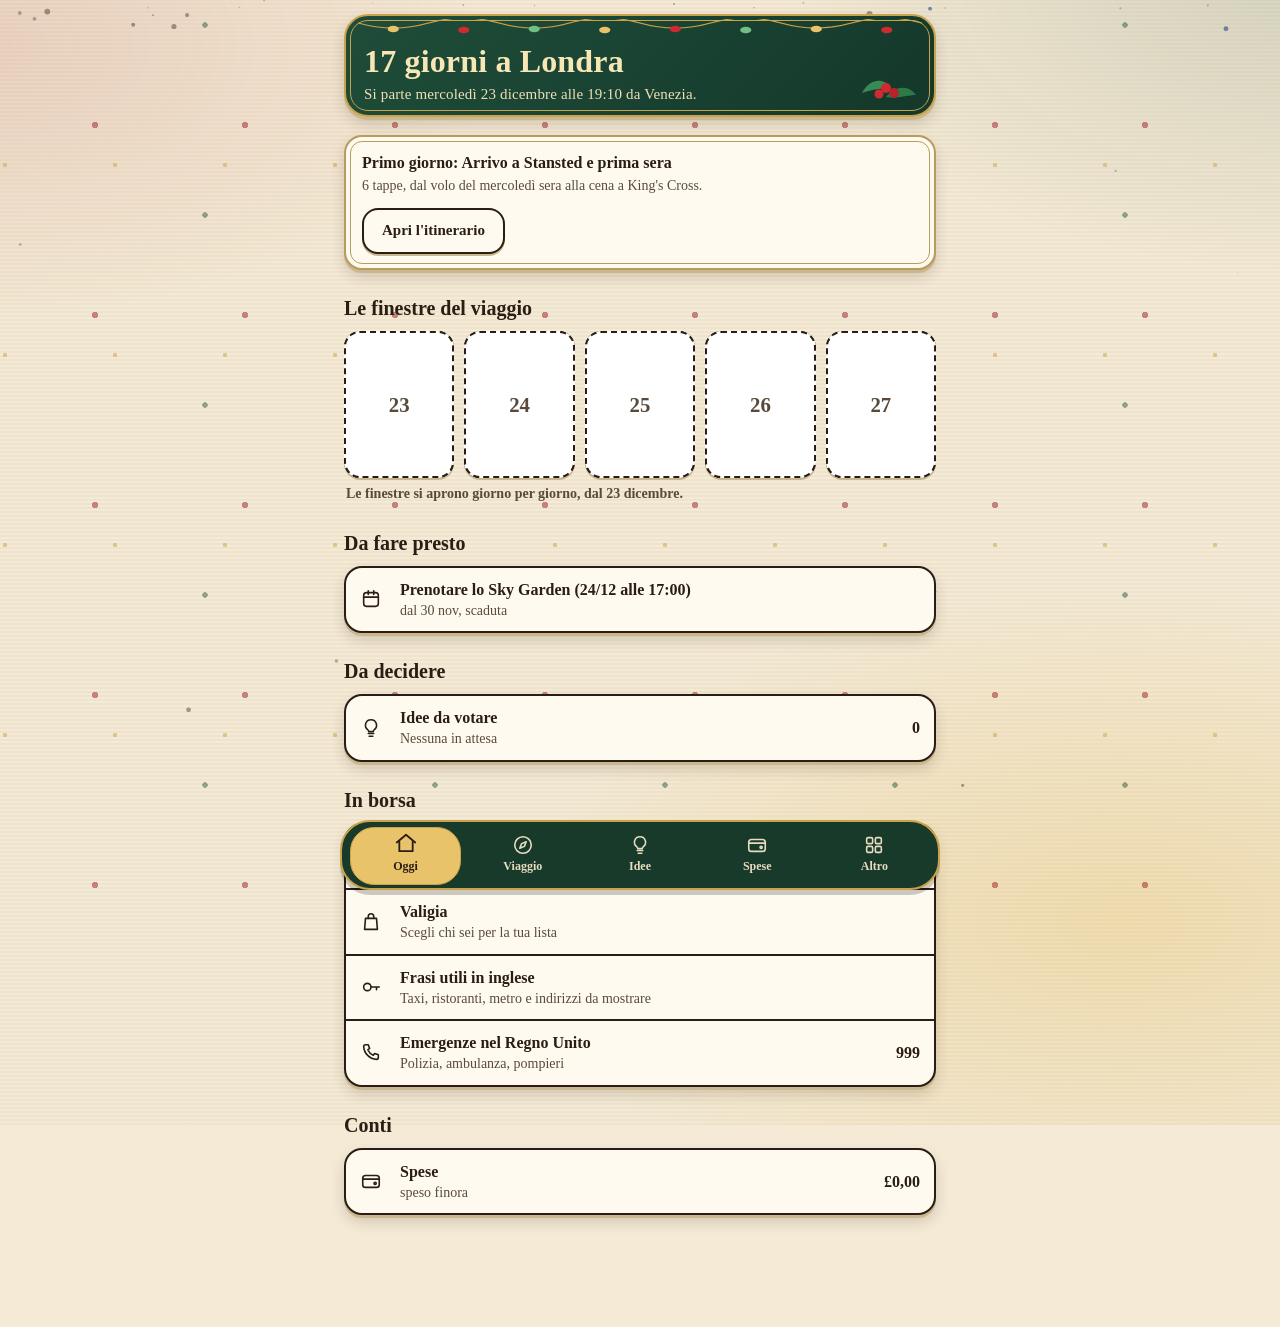
==== commit 29b33bfd: "Nuove funzioni: calendario .ics, mostra al tassista, come arrivare tra le tappe, scadenze, meteo, al" ====
--- a/index.html
+++ b/index.html
@@ -3,7 +3,7 @@
 <head>
 <meta charset="utf-8">
 <meta name="viewport" content="width=device-width,initial-scale=1,viewport-fit=cover">
-<meta http-equiv="Content-Security-Policy" content="default-src 'self'; img-src 'self' data:; style-src 'self' 'unsafe-inline'; script-src 'self'; base-uri 'none'; form-action 'none'; connect-src 'self' https://api.frankfurter.dev https://wecmatagiojrcaoimxvv.supabase.co wss://wecmatagiojrcaoimxvv.supabase.co">
+<meta http-equiv="Content-Security-Policy" content="default-src 'self'; img-src 'self' data:; style-src 'self' 'unsafe-inline'; script-src 'self'; base-uri 'none'; form-action 'none'; connect-src 'self' https://api.frankfurter.dev https://api.open-meteo.com https://wecmatagiojrcaoimxvv.supabase.co wss://wecmatagiojrcaoimxvv.supabase.co">
 <title>Londra in tasca</title>
 <meta name="theme-color" content="#f4ead5">
 <meta name="color-scheme" content="light">
--- a/style.css
+++ b/style.css
@@ -397,3 +397,7 @@
 .codice{background:var(--burro)}
 
 .elenco{border-radius:18px}.msg{border-radius:16px}.finestra .dietro,.finestra .porta{border-radius:16px}.codice{border-radius:12px}
+
+/* Mostra al tassista: l'indirizzo a caratteri grandi nella finestra di saluto */
+.popup[data-grande="1"] .popup-titolo{font-size:1.5rem}
+.popup[data-grande="1"] #popup-testo{font-size:2.1rem;font-weight:700;line-height:1.25;white-space:pre-line;margin:6px 0 20px}
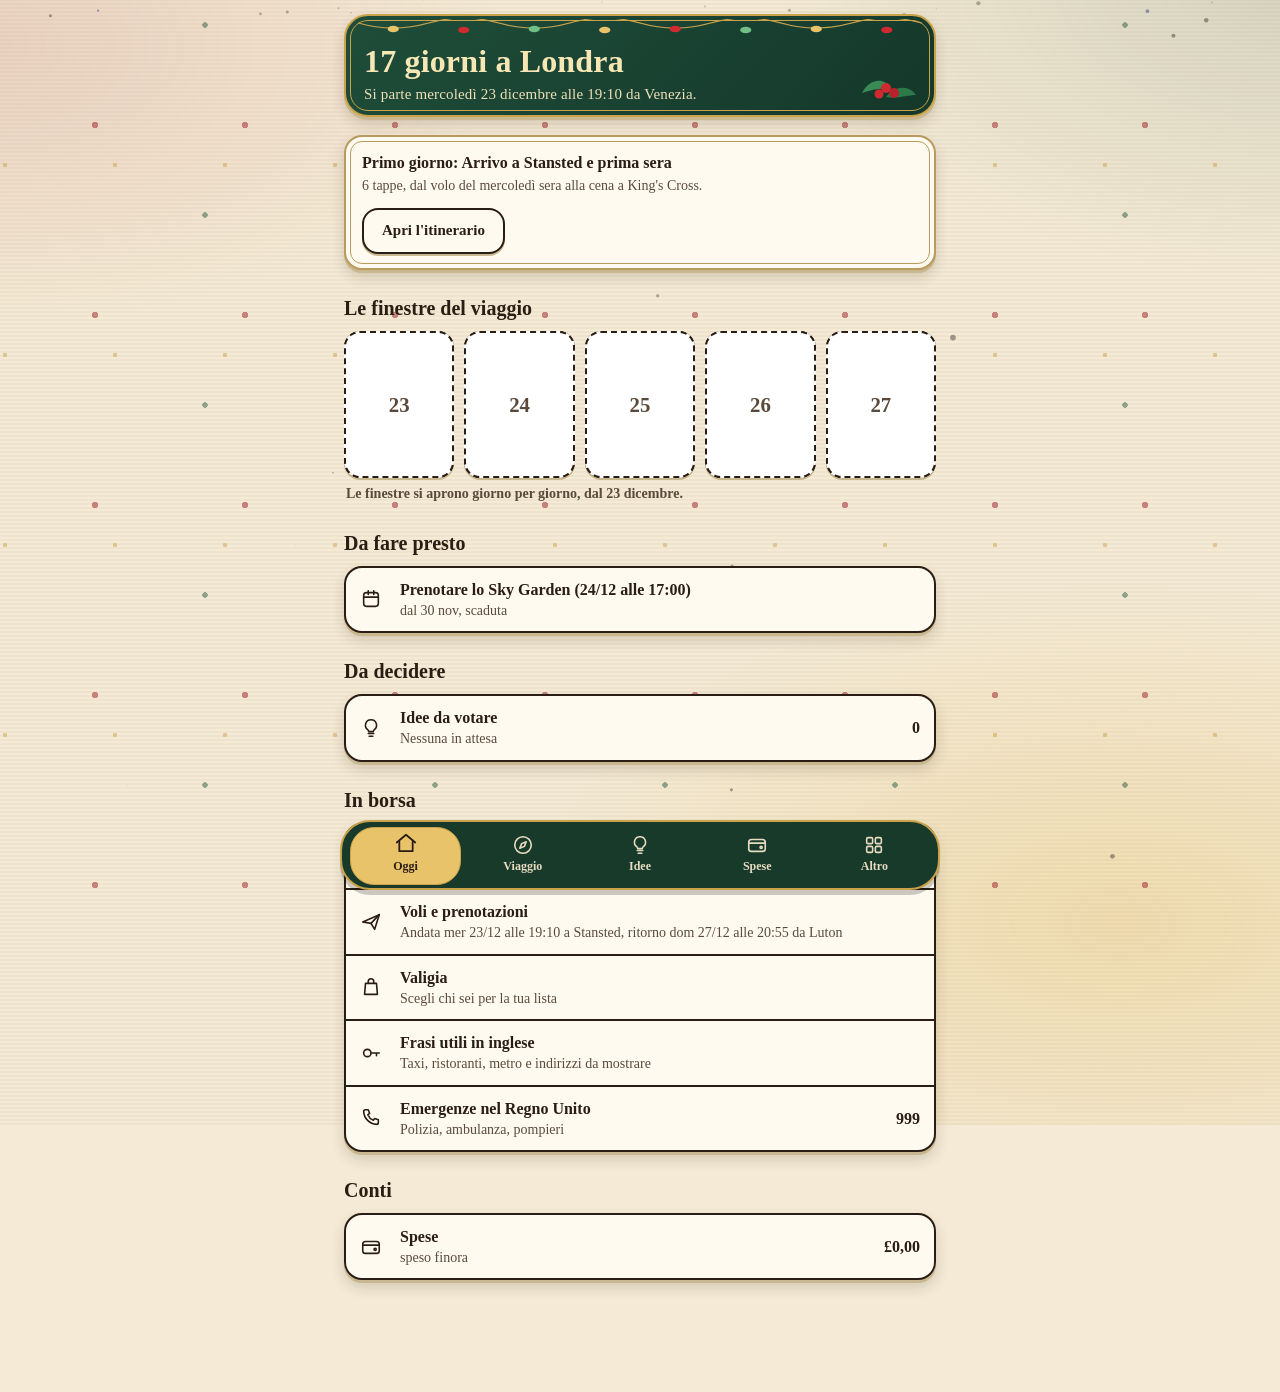
==== commit 1c5aa016: "Mappa offline di Londra (MapLibre, PMTiles, percorsi a piedi e in metro) e idee approvate collocate " ====
--- a/index.html
+++ b/index.html
@@ -3,7 +3,7 @@
 <head>
 <meta charset="utf-8">
 <meta name="viewport" content="width=device-width,initial-scale=1,viewport-fit=cover">
-<meta http-equiv="Content-Security-Policy" content="default-src 'self'; img-src 'self' data:; style-src 'self' 'unsafe-inline'; script-src 'self'; base-uri 'none'; form-action 'none'; connect-src 'self' https://api.frankfurter.dev https://api.open-meteo.com https://wecmatagiojrcaoimxvv.supabase.co wss://wecmatagiojrcaoimxvv.supabase.co">
+<meta http-equiv="Content-Security-Policy" content="default-src 'self'; img-src 'self' data: blob:; worker-src 'self' blob:; style-src 'self' 'unsafe-inline'; script-src 'self'; base-uri 'none'; form-action 'none'; connect-src 'self' https://api.frankfurter.dev https://api.open-meteo.com https://wecmatagiojrcaoimxvv.supabase.co wss://wecmatagiojrcaoimxvv.supabase.co">
 <title>Londra in tasca</title>
 <meta name="theme-color" content="#f4ead5">
 <meta name="color-scheme" content="light">
@@ -31,6 +31,7 @@
 <script src="dati.js"></script>
 <script src="app.js"></script>
 <script src="sondaggio.js"></script>
+<script src="mappa/mappa.js"></script>
 <script src="installa.js"></script>
 </body>
 </html>
--- a/style.css
+++ b/style.css
@@ -1,11 +1,10 @@
 /* Londra in tasca, «Figurine e caramelle»: panna, burro, pomodoro, menta e mirtillo, bordi d'inchiostro con ombra piena,
    dock a pillola, sfondo che si muove piano. Nessun testo viene generato qui: i testi sono quelli dell'app. */
-@font-face{font-family:"Fredoka";src:url("fonts/Fredoka.ttf") format("truetype");font-weight:300 700;font-stretch:75% 125%;font-display:swap}
 :root{
   --fondo:#fff1d6;--carta:#ffffff;--ink:#1b1b1b;--muto:#4a4a4a;--burro:#ffe08a;--rosa:#ff8fa3;--pom:#ff5a4d;--menta:#c6f0d6;--blu:#4453e0;--notte:#243a8c;--mare:#17606b;
   --si:#43d391;--no:#ff6b5e;--ok:#0a7a45;--rosso-t:#b42318;--allerta:#d92d20;--tenue:#f6e7c4;
-  --insegna:"Fredoka",ui-rounded,"SF Pro Rounded","Arial Rounded MT Bold","Trebuchet MS",system-ui,sans-serif;
-  --sans:"Fredoka",system-ui,-apple-system,"Segoe UI",Roboto,sans-serif;
+  --insegna:ui-rounded,"SF Pro Rounded","Arial Rounded MT Bold","Trebuchet MS",system-ui,sans-serif;
+  --sans:system-ui,-apple-system,"Segoe UI",Roboto,sans-serif;
   --r:16px;--sal:env(safe-area-inset-bottom,0px);--sat:env(safe-area-inset-top,0px);
   --filo:2px solid var(--ink);--ombra:4px 4px 0 var(--ink);--ombra-s:2px 2px 0 var(--ink);
   --ease:cubic-bezier(.16,1,.3,1);--molla:cubic-bezier(.34,1.56,.64,1);
@@ -401,3 +400,16 @@
 /* Mostra al tassista: l'indirizzo a caratteri grandi nella finestra di saluto */
 .popup[data-grande="1"] .popup-titolo{font-size:1.5rem}
 .popup[data-grande="1"] #popup-testo{font-size:2.1rem;font-weight:700;line-height:1.25;white-space:pre-line;margin:6px 0 20px}
+
+/* Mappa offline */
+.mappa-segnaposto{margin:0 0 12px}.mappa-segnaposto.vuoto{display:none}
+.mappa-box{height:min(60vh,520px);min-height:340px;border-radius:18px;border:2px solid #b89b5e;outline:1px solid #b89b5e;outline-offset:-7px;overflow:hidden;background:#e8dcc0;position:relative}
+.mappa-box .maplibregl-canvas{outline:0}
+.pin-tappa{width:30px;height:30px;border-radius:50%;border:2px solid #fff;background:var(--pom);color:#fff;font:700 .8125rem/1 var(--sans);display:grid;place-items:center;box-shadow:0 2px 6px rgba(0,0,0,.35);cursor:pointer;padding:0}
+.pin-meta{width:22px;height:22px;border-radius:50% 50% 50% 0;transform:rotate(-45deg);background:var(--blu);border:3px solid #fff;box-shadow:0 2px 6px rgba(0,0,0,.4);margin-top:-14px}
+.passi{margin:8px 0 4px;padding-left:22px}.passi li{margin:0 0 6px;font-size:.9375rem}.passi li[style]{border-left:6px solid var(--lin);padding-left:8px;margin-left:-14px;list-style:none}
+.maplibregl-ctrl-attrib{font-size:.6875rem}
+
+/* Idee approvate collocate da sole nell'itinerario */
+.tl .scheda.idea-auto{border-style:dashed;background:linear-gradient(150deg,#fff6d0,#f3e2a8)}
+.tl .scheda.idea-auto::before{background:var(--burro)}
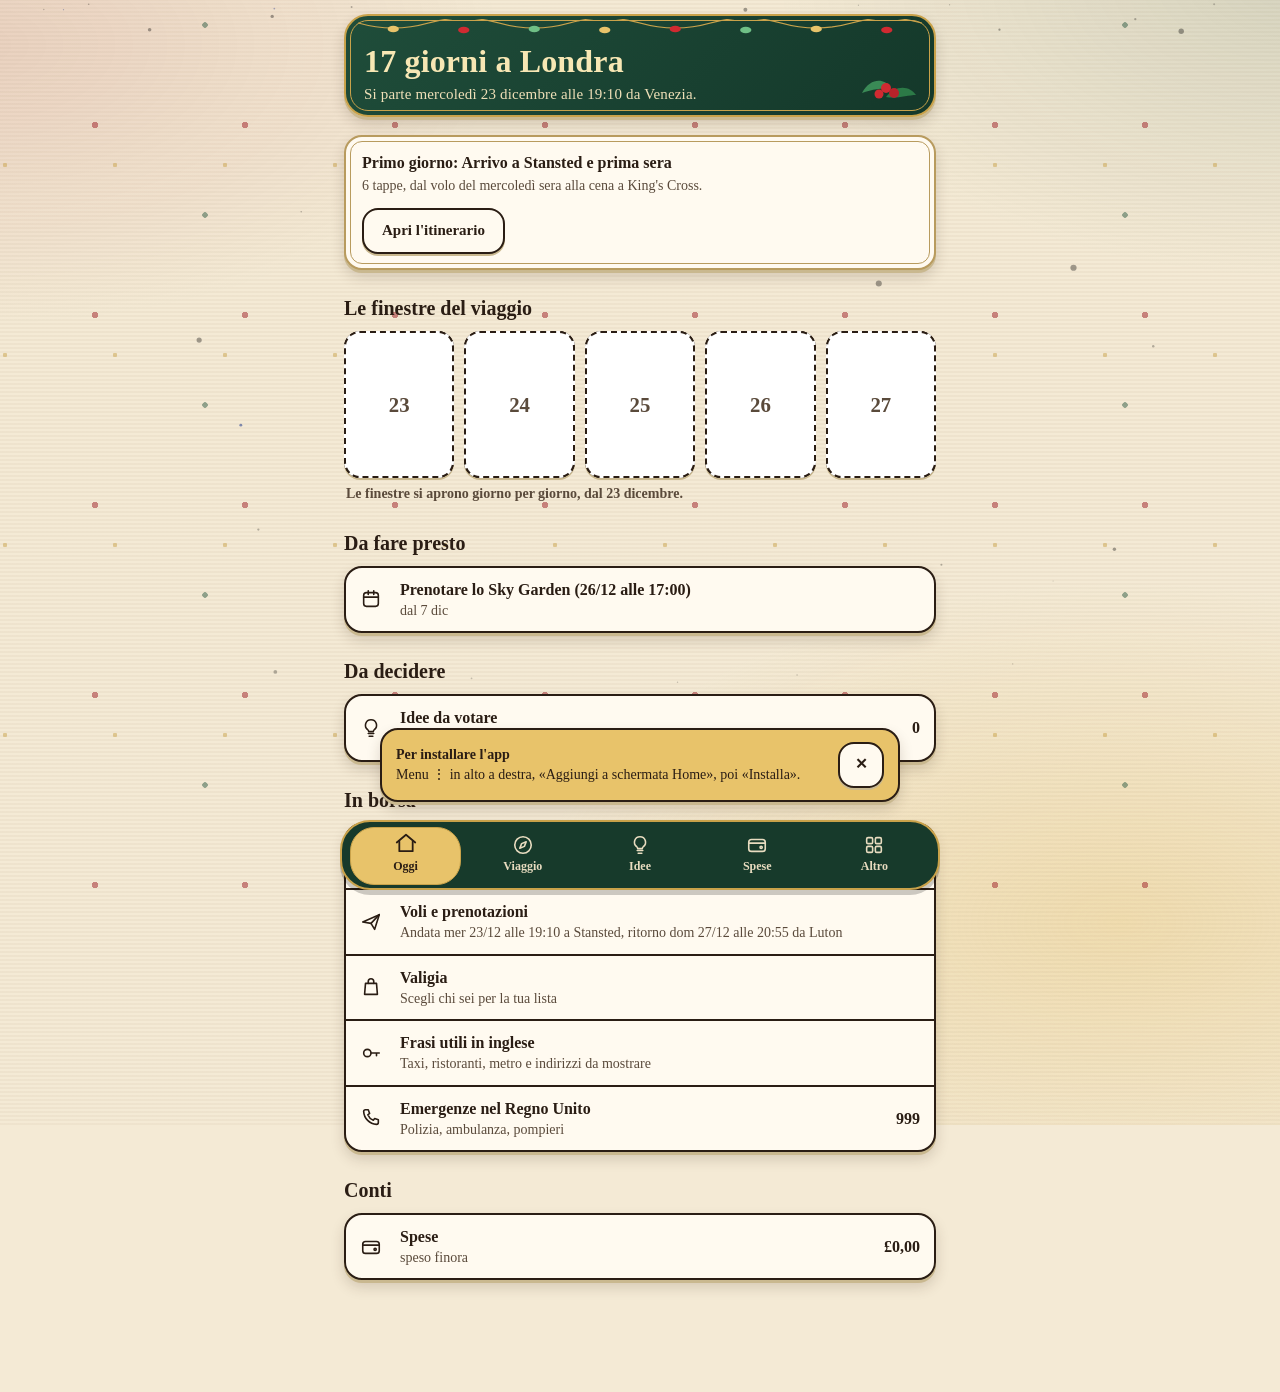
==== commit 198200b1: "Itinerari 24-27 rifatti con tappe intermedie, locali e regole per i minori, notifiche push e numero " ====
--- a/index.html
+++ b/index.html
@@ -30,6 +30,7 @@
 <script src="vendor/supabase.js"></script>
 <script src="dati.js"></script>
 <script src="app.js"></script>
+<script src="push.js"></script>
 <script src="sondaggio.js"></script>
 <script src="mappa/mappa.js"></script>
 <script src="installa.js"></script>
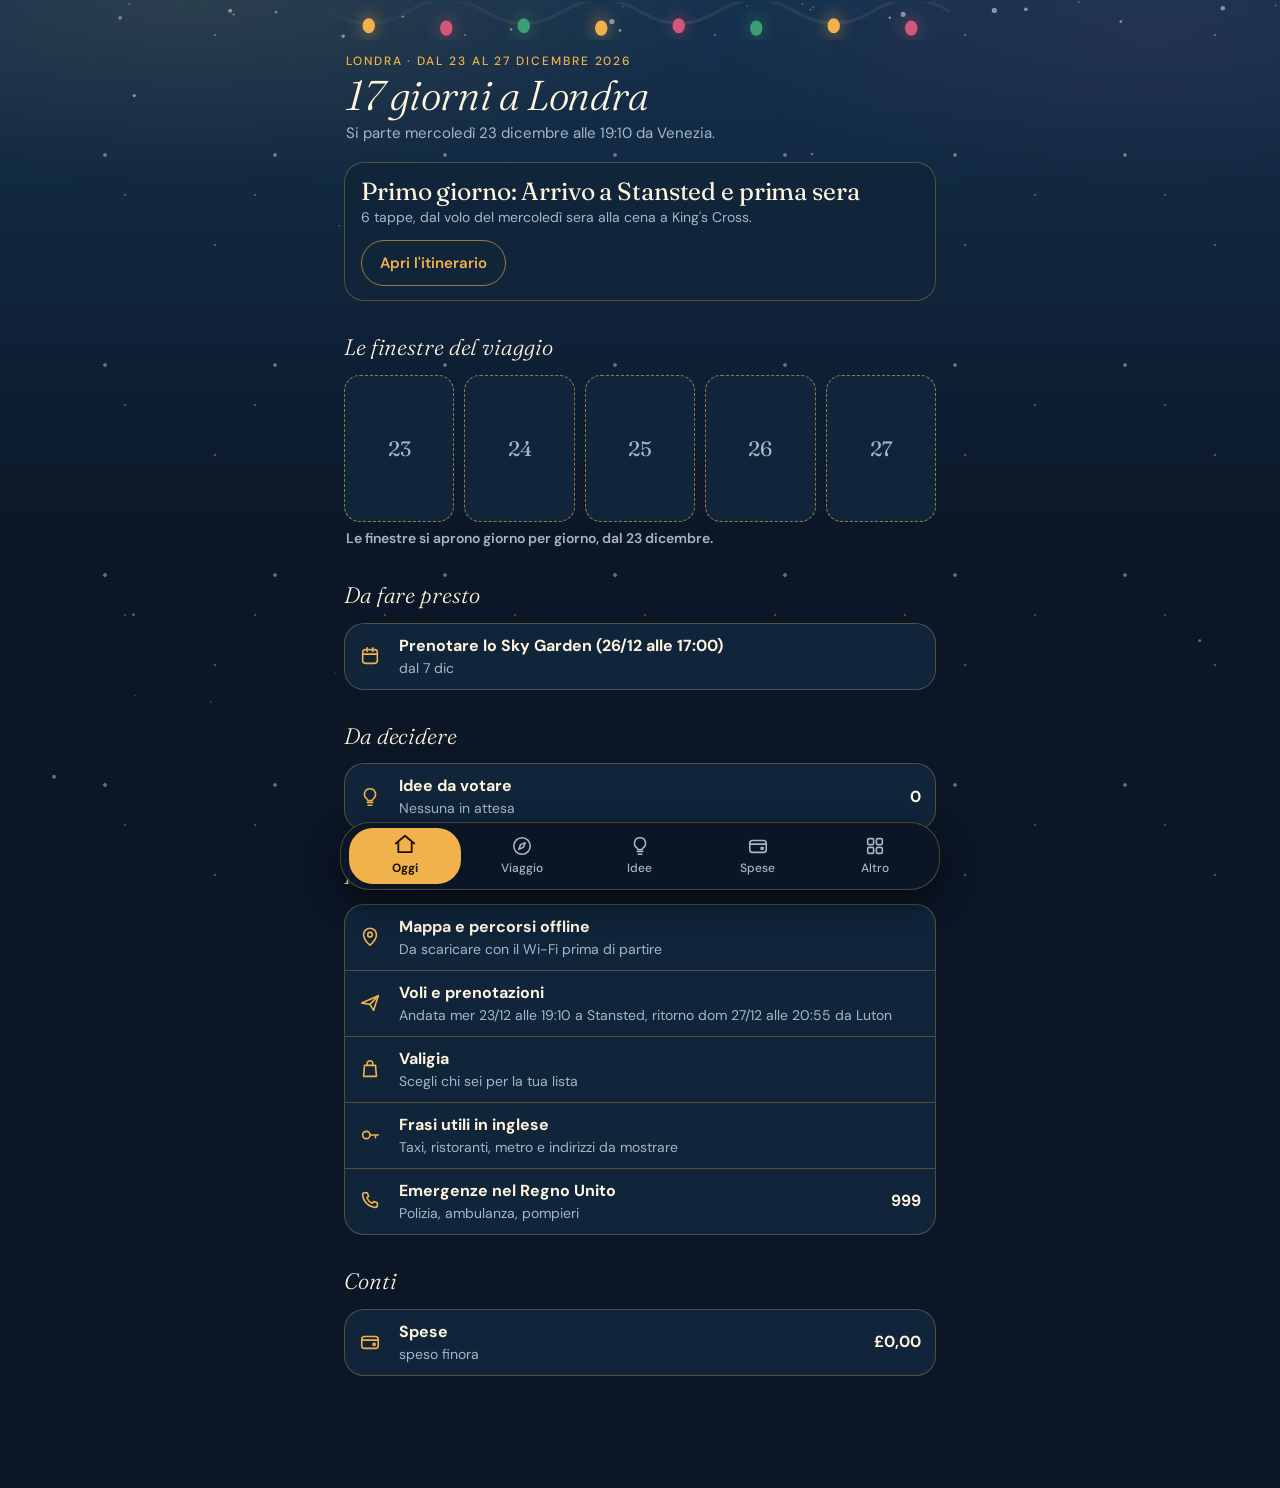
==== commit 424ce5a2: "Stile Notte di Londra: tema blu notte e ambra, Fraunces e DM Sans, minimappa in Oggi, nuove icone (c" ====
--- a/index.html
+++ b/index.html
@@ -5,18 +5,19 @@
 <meta name="viewport" content="width=device-width,initial-scale=1,viewport-fit=cover">
 <meta http-equiv="Content-Security-Policy" content="default-src 'self'; img-src 'self' data: blob:; worker-src 'self' blob:; style-src 'self' 'unsafe-inline'; script-src 'self'; base-uri 'none'; form-action 'none'; connect-src 'self' https://api.frankfurter.dev https://api.open-meteo.com https://wecmatagiojrcaoimxvv.supabase.co wss://wecmatagiojrcaoimxvv.supabase.co">
 <title>Londra in tasca</title>
-<meta name="theme-color" content="#f4ead5">
-<meta name="color-scheme" content="light">
+<meta name="theme-color" content="#0B1626">
+<meta name="color-scheme" content="dark">
 <link rel="manifest" href="manifest.webmanifest">
 <link rel="icon" href="icone/icona-192.png">
 <link rel="apple-touch-icon" href="icone/icona-192.png">
 <meta name="apple-mobile-web-app-capable" content="yes">
 <meta name="mobile-web-app-capable" content="yes">
 <meta name="apple-mobile-web-app-title" content="Londra">
-<meta name="apple-mobile-web-app-status-bar-style" content="default">
-<link rel="preload" href="fonts/PlayfairDisplay.ttf" as="font" type="font/ttf" crossorigin>
-<link rel="preload" href="fonts/MountainsofChristmas-Bold.ttf" as="font" type="font/ttf" crossorigin>
+<meta name="apple-mobile-web-app-status-bar-style" content="black-translucent">
+<link rel="preload" href="fonts/DMSans.ttf" as="font" type="font/ttf" crossorigin>
+<link rel="preload" href="fonts/Fraunces.ttf" as="font" type="font/ttf" crossorigin>
 <link rel="stylesheet" href="style.css">
+<link rel="stylesheet" href="notte.css">
 </head>
 <body>
 <div id="annuncio" class="vh" role="status" aria-live="polite" aria-atomic="true"></div>
--- a/style.css
+++ b/style.css
@@ -362,8 +362,6 @@
 .gr-nomi .m{background:transparent;border-style:dashed;color:var(--muto)}
 
 /* ==== Cartolina vittoriana (21/11/2026): crema, doppia cornice dorata, verde agrifoglio e rosso bacca, angoli arrotondati ==== */
-@font-face{font-family:"Playfair Display";src:url("fonts/PlayfairDisplay.ttf") format("truetype");font-weight:400 900;font-display:swap}
-@font-face{font-family:"Mountains of Christmas";src:url("fonts/MountainsofChristmas-Bold.ttf") format("truetype");font-weight:700;font-display:swap}
 
 /* 4 · Cartolina vittoriana: carta crema con doppia cornice dorata, verde agrifoglio e rosso bacca, titoli a mano, candele di Dickens */
 :root{--fondo:#f4ead5;--carta:#fffaf0;--ink:#2a1d14;--muto:#5a4a3b;--burro:#e8c36a;--rosa:#e9b7a6;--pom:#9d1c24;--menta:#d9e6cf;--blu:#1f4d3a;--notte:#173a2b;--mare:#2d5a42;--si:#3d7a52;--no:#9d1c24;--ok:#1f5a38;--rosso-t:#8a1620;--allerta:#8a1620;--tenue:#eadcbc;
--- a/notte.css
+++ b/notte.css
@@ -0,0 +1,185 @@
+/* Londra in tasca, «Notte di Londra» (24/11/2026): blu notte, un solo colore caldo (ambra) per ciò che è attivo, lucine sul bordo alto.
+   Fraunces per titoli e nomi, DM Sans per testo e pulsanti. Caricato dopo style.css: ridefinisce i colori e corregge i componenti. */
+@font-face{font-family:"Fraunces";src:url("fonts/Fraunces.ttf") format("truetype");font-weight:100 900;font-style:normal;font-display:swap}
+@font-face{font-family:"Fraunces";src:url("fonts/Fraunces-Italic.ttf") format("truetype");font-weight:100 900;font-style:italic;font-display:swap}
+@font-face{font-family:"DM Sans";src:url("fonts/DMSans.ttf") format("truetype");font-weight:100 1000;font-style:normal;font-display:swap}
+
+:root{
+  --fondo:#0B1626;--fondo2:#15324f;--carta:#10243a;--carta2:#16304a;--ink:#FFF4DE;--muto:#a6b6c8;
+  --ambra:#F2B24B;--su-ambra:#1a1204;--bacca:#d4577a;--agrifoglio:#3f9d73;--linea:rgba(242,178,75,.3);--linea-forte:rgba(242,178,75,.6);
+  --burro:#F2B24B;--rosa:#d4577a;--pom:#F2B24B;--menta:#173f33;--blu:#F2B24B;--notte:#10243a;--mare:#16304a;
+  --si:#3f9d73;--no:#d4577a;--ok:#7bd39a;--rosso-t:#ff9bb0;--allerta:#d4577a;--tenue:#16304a;
+  --insegna:"Fraunces",Georgia,"Times New Roman",serif;--sans:"DM Sans",system-ui,-apple-system,"Segoe UI",Roboto,sans-serif;
+  --r:20px;--filo:1px solid var(--linea);--ombra:none;--ombra-s:none;color-scheme:dark;
+}
+html{scrollbar-color:var(--linea-forte) var(--fondo)}
+body{background:var(--fondo) linear-gradient(180deg,var(--fondo2) 0,var(--fondo) 560px) no-repeat;color:var(--ink);font:400 16px/1.5 var(--sans)}
+::selection{background:var(--ambra);color:var(--su-ambra)}
+:focus-visible{outline:3px solid var(--ambra);outline-offset:3px}
+body::before{inset:0;animation:none;will-change:auto;background:radial-gradient(60% 30% at 15% 0,rgba(242,178,75,.10),transparent 70%),radial-gradient(50% 26% at 90% 4%,rgba(212,87,122,.08),transparent 70%)}
+body::after{opacity:.4;background-image:radial-gradient(circle,rgba(255,244,222,.9) 0 1.6px,transparent 2px),radial-gradient(circle,rgba(255,244,222,.7) 0 1.2px,transparent 1.6px),radial-gradient(circle,rgba(242,178,75,.8) 0 1.2px,transparent 1.6px);background-size:170px 210px,250px 210px,130px 210px}
+#neve{filter:none;opacity:.75}
+h1,h2,h3{font-family:var(--insegna);color:var(--ink)}
+h2,h3{font-style:italic;font-weight:300;font-size:1.4rem;margin:30px 0 10px;letter-spacing:-.005em}
+h2.h-sez{font-size:1.4rem}
+
+/* intestazioni: testo libero sul fondo, lucine al bordo alto */
+.vt,.fascia{background:none;border:0;box-shadow:none;border-radius:0;padding:34px 2px 6px;margin:0 0 14px;font-family:var(--insegna);font-style:italic;font-weight:300;font-size:2.6rem;line-height:1.05;letter-spacing:-.01em;color:var(--ink);position:relative}
+.fascia{overflow:visible}.fascia::after{display:none}
+.fascia.luminosa{padding-top:40px}
+.fascia h1{font:inherit;color:var(--ink)}
+.fascia p{color:var(--muto);font-family:var(--sans);font-style:normal;font-weight:400;font-size:.9375rem;letter-spacing:0;margin:8px 0 0}
+.fascia .occhiello{margin:0 0 6px;font:500 .75rem/1.2 var(--sans);letter-spacing:.16em;text-transform:uppercase;color:var(--ambra)}
+.luci{left:-14px;right:-14px;top:-12px;width:calc(100% + 28px);height:38px}
+.luci path{stroke:#2a3f57;stroke-width:1.4}
+.lampada{fill:var(--ambra);filter:drop-shadow(0 0 4px rgba(242,178,75,.75))}.lampada.l1{fill:var(--bacca);filter:drop-shadow(0 0 4px rgba(212,87,122,.7))}.lampada.l2{fill:var(--agrifoglio);filter:drop-shadow(0 0 4px rgba(63,157,115,.7))}
+
+.guida{background:rgba(11,22,38,.92);-webkit-backdrop-filter:blur(8px);backdrop-filter:blur(8px);color:var(--ink);border-bottom:var(--filo)}
+.rail{gap:8px}
+.giorno{min-height:60px;border:var(--filo);border-radius:18px;background:var(--carta);color:var(--ink);box-shadow:none}
+.giorno b{font-family:var(--insegna);font-weight:400;font-size:1.35rem}
+.giorno small{font-weight:500;letter-spacing:.1em;text-transform:uppercase;font-size:.6875rem;color:var(--muto)}
+.giorno[aria-pressed="true"]{background:var(--ambra);color:var(--su-ambra);border-color:var(--ambra);transform:none;box-shadow:none}
+.giorno[aria-pressed="true"] small,.giorno[aria-pressed="true"] b{color:var(--su-ambra)}
+.giorno.oggi{animation:alone-n 2.6s ease-out infinite}
+@keyframes alone-n{from{box-shadow:0 0 0 0 rgba(242,178,75,.55)}to{box-shadow:0 0 0 12px rgba(242,178,75,0)}}
+.testa-giorno h2{font-size:1.5rem}
+
+/* schede e linea del tempo */
+.scheda{background:var(--carta);border:var(--filo);outline:0;border-radius:20px;box-shadow:none}
+.tl li::before{border-left:2px solid var(--linea);background:none;width:0}
+.tl .quando{color:var(--ambra);font-weight:500}.tl .quando.testo{color:var(--muto);font-weight:400}
+.tl .scheda::before{background:var(--ambra);border:3px solid var(--fondo);width:15px;height:15px}
+.tl li.in-corso .scheda,div.scheda.acceso{background:linear-gradient(160deg,#1c3a58,var(--carta));border:1px solid var(--ambra);color:var(--ink)}
+.tl li.in-corso .scheda .desc,div.scheda.acceso .desc,.tl li.in-corso .nota-t summary,div.scheda.acceso .nota-t summary{color:var(--muto)}
+.tl li.in-corso .scheda::before{background:var(--ambra);border-color:var(--fondo)}
+.tl li.in-corso .scheda::after{border-color:var(--ambra)}
+.tl li.prossima .scheda,.scheda.tratt{background:transparent;border:1px dashed var(--linea-forte);box-shadow:none}
+.tl li.passata .scheda{background:transparent;opacity:.62}
+.tl li.passata .scheda::before{background:var(--muto)}
+.tl .scheda.idea-auto{background:transparent;border:1px dashed var(--linea-forte)}
+.tl .scheda.idea-auto::before{background:var(--bacca)}
+.nome{font-family:var(--insegna);font-weight:400;font-size:1.0625rem}
+.desc{color:var(--muto);font-weight:400}
+.tl li.in-corso .nome::after,.tl li.prossima .nome::after,.tl li.passata .nome::after,.et{border:1px solid var(--ambra);background:transparent;color:var(--ambra);font-family:var(--sans);font-weight:500;letter-spacing:.04em}
+.tl li.in-corso .nome::after{background:var(--ambra);color:var(--su-ambra)}
+.tl li.passata .nome::after{border-color:var(--muto);color:var(--muto)}
+.adesso{background:var(--menta)}
+.pill{border:1px solid var(--linea-forte);background:transparent;color:var(--ink);font-weight:500}
+.pill.st2{background:rgba(212,87,122,.2)}.pill.st3{background:rgba(242,178,75,.18)}
+.cat{color:var(--muto);font-weight:500}
+
+/* scheda «prossima tappa» di Oggi con il percorso del giorno */
+#vista>.scheda.tratt,#vista>.scheda.acceso{overflow:hidden;border-radius:24px}
+#vista>.scheda.tratt{border:1px solid var(--linea);background:var(--carta)}
+#vista>.scheda .nome{font-size:1.55rem;line-height:1.15;letter-spacing:-.005em}
+.mm{position:relative;margin:-14px -16px 14px;border-bottom:1px solid var(--linea)}
+.mm svg{display:block;width:100%;height:auto}
+.mm .fondo{fill:#0f2338}.mm .sf path{fill:none;stroke:#1d3d5c;stroke-width:2;stroke-linecap:round}
+.mm .alone{fill:none;stroke:var(--ambra);stroke-width:12;stroke-linecap:round;stroke-linejoin:round;opacity:.18}
+.mm .rotta{fill:none;stroke:var(--ambra);stroke-width:3.2;stroke-linecap:round;stroke-linejoin:round}
+.mm .p{fill:var(--carta);stroke:var(--ambra);stroke-width:2}.mm .p-on{fill:var(--ambra);stroke:var(--fondo);stroke-width:3}
+.mm text{font:700 11px var(--sans);fill:var(--ambra);text-anchor:middle;dominant-baseline:central}.mm .p-on+text{fill:var(--su-ambra);font-size:13px}
+.mm .stato{position:absolute;left:12px;top:12px;display:inline-flex;align-items:center;gap:6px;padding:4px 10px;border-radius:99px;background:rgba(11,22,38,.88);font-size:.75rem;font-weight:500;color:var(--ink)}
+.mm .stato::before{content:"";width:7px;height:7px;border-radius:50%;background:var(--agrifoglio)}
+
+/* elenco di Oggi */
+.elenco{background:var(--carta);border:var(--filo);border-radius:20px;box-shadow:none}
+.voce+.voce{border-top:var(--filo)}
+.voce svg:first-child,.voce .chev{color:var(--ambra)}
+.voce .t span{color:var(--muto);font-weight:400}.voce .v{color:var(--ink)}
+.voce .v.allerta{background:var(--bacca);color:#fff;border:0}
+@media (hover:hover){.voce:hover{background:rgba(242,178,75,.08)}}
+.voce:active{background:rgba(242,178,75,.14)}
+
+/* pulsanti, chip, voti */
+.btn,a.map{background:transparent;color:var(--ambra);border:1px solid var(--linea-forte);border-radius:99px;box-shadow:none;font-weight:600}
+.btn.pri,a.map.pri{background:var(--ambra);color:var(--su-ambra);border-color:var(--ambra)}
+.btn.pri::after,a.map.pri::after{display:none}
+.btn.rosso{color:var(--rosso-t);border-color:rgba(255,155,176,.5)}
+@media (hover:hover){.btn:hover,a.map:hover{background:rgba(242,178,75,.12);transform:none;box-shadow:none}.btn.pri:hover,a.map.pri:hover{background:#ffc261}}
+.btn:active,a.map:active,.chip:active,.voto:active{transform:scale(.97);box-shadow:none}
+.chip{background:transparent;color:var(--ambra);border:1px solid var(--linea-forte);box-shadow:none;font-weight:600}
+.chip[aria-pressed="true"]{background:var(--ambra);color:var(--su-ambra);border-color:var(--ambra);transform:none}
+.voto{background:transparent;color:var(--ink);border:1px solid var(--linea-forte);box-shadow:none}
+.voto[aria-pressed="true"]{color:#08140f}
+.btn[data-az="i_vota"]::before,.chip[data-az="i_stato"]::before,.chip[data-az="i_fs"]::before{border:0;background:var(--c,var(--ambra))}
+.btn[data-az="i_vota"][aria-pressed="true"]{background:var(--c);color:#08140f;border-color:var(--c);box-shadow:none;transform:none}
+.btn[data-az="i_vota"][aria-pressed="true"]::before{background:#08140f}
+.chip[data-az="i_stato"][aria-pressed="true"],.chip[data-az="i_fs"][aria-pressed="true"]{color:#08140f;background:var(--c,var(--ambra));border-color:var(--c,var(--ambra))}
+.chip[data-az="i_stato"][aria-pressed="true"]::before,.chip[data-az="i_fs"][aria-pressed="true"]::before{background:#08140f}
+[data-v$="|0"][data-az="i_vota"]{--c:var(--ambra)}
+.chip[data-az="i_stato"][data-v$="|0"],.chip[data-az="i_fs"][data-v="0"]{--c:var(--ambra)}
+.chip[data-az="i_stato"][data-v$="|3"],.chip[data-az="i_fs"][data-v="3"]{--c:#e8c98a}
+.chip[data-az="i_fs"][data-v="mie"]{--c:var(--bacca)}
+
+/* moduli */
+input:not([type=checkbox]):not([type=file]):not([type=hidden]):not([type=radio]):not([type=range]):not([type=submit]),select,textarea{background:var(--carta);color:var(--ink);border:var(--filo);border-radius:14px}
+input:focus,select:focus,textarea:focus{outline:2px solid var(--ambra);outline-offset:2px}
+.chk label{background:var(--carta);border:var(--filo);font-weight:500}
+input[type=checkbox],progress{accent-color:var(--ambra)}
+input[type=file]::file-selector-button{background:var(--carta);color:var(--ambra);border:1px solid var(--linea-forte);border-radius:99px;box-shadow:none}
+details.nuova>summary{color:var(--ink)}.nota-t summary{color:var(--muto)}
+.pers .b{background:var(--carta);border:var(--filo)}.pers .b i{background:var(--ambra)}
+.msg{background:#173f33;border:1px solid rgba(123,211,154,.4);color:var(--ink);box-shadow:none;font-weight:500}
+.msg.avv{background:#3a2c10;border-color:var(--linea-forte)}
+.tot,.tratta b{font-family:var(--insegna);font-weight:300;color:var(--ink)}
+.frase,.pila>.scheda{border-bottom:1px dashed var(--linea)}
+.tabella>div>div{border-bottom:var(--filo)}
+
+/* prenotazioni: biglietti */
+.biglietto{background:var(--carta);border:var(--filo);box-shadow:none;border-radius:20px}
+.biglietto .perfora{border-top:2px dashed var(--linea-forte)}
+.biglietto .perfora::before,.biglietto .perfora::after{background:var(--fondo);border:1px solid var(--linea)}
+.codice{background:transparent;color:var(--ambra);border:1px solid var(--linea-forte);font-family:ui-monospace,Menlo,monospace;font-weight:500}
+.tratta svg{color:var(--ambra)}
+
+/* sondaggio e grafico */
+.sond{border-top:var(--filo)}
+.barra i{border:0}.barra .x{background:var(--ambra)}.barra .m{background:var(--carta2)}
+.gr-riga{background:var(--carta);color:var(--ink);border:var(--filo);border-radius:14px;box-shadow:none}
+.gr-barra{border:var(--filo);background:var(--carta2)}.gr-barra i+i{border-left:1px solid var(--fondo)}
+.gr-barra .d{background:var(--ambra)}.gr-leg span::before{border:0}
+.gr-nomi b{border:1px solid var(--linea);color:var(--ink)}.gr-nomi .s{background:rgba(63,157,115,.28)}.gr-nomi .n{background:rgba(212,87,122,.28)}.gr-nomi .d{background:rgba(242,178,75,.22)}
+
+/* Idee: stato dalla forma della scheda */
+article.scheda.st0{box-shadow:inset 6px 0 0 var(--ambra)}
+article.scheda.st0::after{background:var(--ambra);border:0;animation:pulsa-n 1.6s ease-out infinite}
+@keyframes pulsa-n{0%{box-shadow:0 0 0 0 rgba(242,178,75,.6)}100%{box-shadow:0 0 0 14px rgba(242,178,75,0)}}
+article.scheda.acceso{background:linear-gradient(150deg,#173f33,var(--carta));box-shadow:0 0 0 1px rgba(123,211,154,.5)}
+article.scheda.acceso::after{border-color:#08140f}
+article.scheda.st2{background:repeating-linear-gradient(135deg,#2a1622 0 10px,#33192a 10px 20px);border:1px dashed rgba(212,87,122,.6)}
+article.scheda.st3{background:linear-gradient(150deg,#3a2c10,#241d10)}
+article.scheda.st3::before{background:var(--ambra);border:0}
+article.scheda.st3::after{border-color:var(--su-ambra)}
+
+/* barra di navigazione */
+.dock{background:rgba(11,22,38,.9);-webkit-backdrop-filter:blur(14px);backdrop-filter:blur(14px);border:1px solid var(--linea);border-radius:30px;box-shadow:0 12px 32px rgba(0,0,0,.5)}
+.dock button{color:var(--muto);font-weight:500}
+.dock button[aria-current="page"]{color:var(--su-ambra);font-weight:700}
+.dock .ind::after{background:var(--ambra);border:0;border-radius:24px;box-shadow:none}
+.badge{background:var(--bacca);color:#fff;border:2px solid var(--fondo)}
+
+/* avvisi, popup, finestre del viaggio */
+.toast{background:var(--carta2);color:var(--ink);border:1px solid var(--linea-forte);box-shadow:0 12px 32px rgba(0,0,0,.55)}
+.installa{background:var(--carta2);border:1px solid var(--linea-forte);box-shadow:0 12px 32px rgba(0,0,0,.55);color:var(--ink)}
+.offline{background:var(--bacca);color:#fff;border-bottom:0}
+.popup{background:linear-gradient(165deg,var(--carta2),var(--fondo));border:1px solid var(--ambra);border-radius:28px;box-shadow:0 20px 60px rgba(0,0,0,.65);color:var(--ink)}
+.popup::backdrop{background:rgba(5,10,18,.72)}
+.popup-titolo{color:var(--ambra);font-family:var(--insegna);font-style:italic;font-weight:300}
+.finestra .dietro{background:#173f33;color:var(--ink);box-shadow:none;border:var(--filo)}
+.finestra .porta{background:var(--bacca);box-shadow:none;border:var(--filo)}
+.finestra .porta b{color:#fff;font-family:var(--insegna);font-weight:400}
+.finestra.chiusa .porta{background:var(--carta);border:1px dashed var(--linea-forte)}.finestra.chiusa .porta b{color:var(--muto)}
+.finestra .dietro b{font-family:var(--insegna);font-weight:400}
+
+/* mappa */
+.mappa-box{border:1px solid var(--linea);outline:0;background:#0f2338;border-radius:20px}
+.pin-tappa{background:var(--carta);border:2px solid var(--ambra);color:var(--ambra);font-family:var(--sans)}
+.pin-meta{background:var(--ambra);border:3px solid var(--fondo)}
+.passi li{color:var(--ink)}
+.maplibregl-ctrl-attrib{background:rgba(11,22,38,.7)!important;color:var(--muto)!important}.maplibregl-ctrl-attrib a{color:var(--muto)!important}
+[tabindex="-1"]:focus,[tabindex="-1"]:focus-visible{outline:none}
+.vt,.fascia,.btn,.chip,.giorno{outline:0}
+.btn:focus-visible,.chip:focus-visible,.giorno:focus-visible,.voce:focus-visible,a.map:focus-visible,.dock button:focus-visible{outline:3px solid var(--ambra);outline-offset:3px}
+.finestra .porta,.badge,.voce .v.allerta,.offline{background:#b8325a}
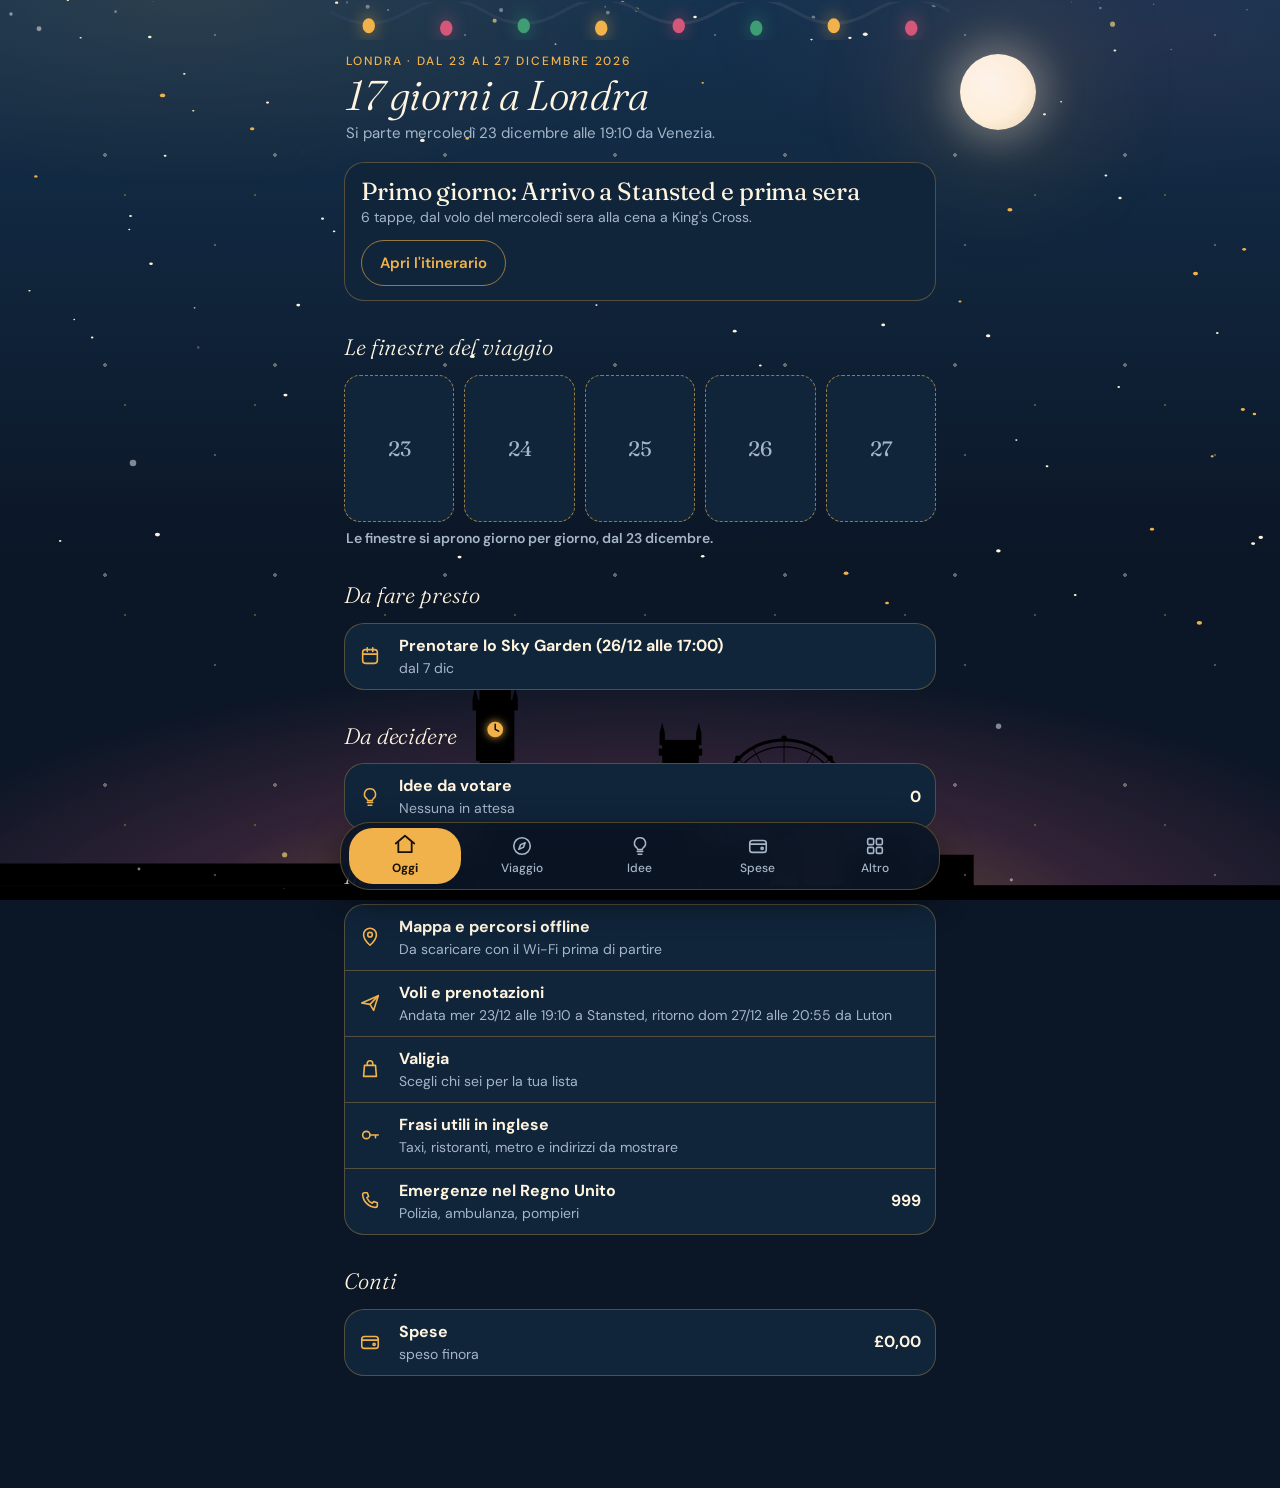
==== commit 7f0ba9ae: "Sfondo animato: cielo stellato, Elizabeth Tower, London Eye e Harry sulla scopa (lit-34) Co-Authored" ====
--- a/index.html
+++ b/index.html
@@ -21,6 +21,52 @@
 </head>
 <body>
 <div id="annuncio" class="vh" role="status" aria-live="polite" aria-atomic="true"></div>
+<div id="cielo" aria-hidden="true">
+<div class="c-alba"></div><svg class="c-stelle" viewBox="0 0 100 100" preserveAspectRatio="none" aria-hidden="true" focusable="false"><g class="s1"><circle cx="32.4" cy="10.6" r="0.13"/><circle cx="7.2" cy="37.5" r="0.10"/><circle cx="5.8" cy="35.5" r="0.07"/><circle cx="43.4" cy="4.9" r="0.08"/><circle cx="42.5" cy="57.9" r="0.08"/><circle cx="22.3" cy="43.9" r="0.16"/><circle cx="57.7" cy="27.8" r="0.16"/><circle cx="4.7" cy="60.1" r="0.10"/><circle cx="14.4" cy="8.2" r="0.10"/><circle cx="81.6" cy="12.7" r="0.12"/><circle cx="63.9" cy="26.1" r="0.12"/><circle cx="6.3" cy="4.2" r="0.09"/><circle cx="68.0" cy="29.9" r="0.10"/><circle cx="58.6" cy="31.7" r="0.10"/><circle cx="79.4" cy="48.9" r="0.09"/><circle cx="57.4" cy="36.8" r="0.15"/><circle cx="72.9" cy="20.2" r="0.16"/><circle cx="11.8" cy="29.3" r="0.14"/><circle cx="15.2" cy="34.2" r="0.07"/><circle cx="66.8" cy="53.5" r="0.12"/><circle cx="87.5" cy="22.0" r="0.13"/><circle cx="59.4" cy="40.6" r="0.11"/><circle cx="84.0" cy="66.1" r="0.11"/><circle cx="66.4" cy="4.2" r="0.13"/><circle cx="64.7" cy="69.5" r="0.14"/><circle cx="28.5" cy="27.0" r="0.13"/><circle cx="2.3" cy="32.3" r="0.09"/><circle cx="11.7" cy="4.1" r="0.14"/><circle cx="12.9" cy="17.3" r="0.11"/><circle cx="87.1" cy="5.6" r="0.11"/><circle cx="54.9" cy="61.8" r="0.14"/><circle cx="86.4" cy="19.5" r="0.11"/><circle cx="35.9" cy="61.9" r="0.16"/><circle cx="15.1" cy="12.3" r="0.09"/></g><g class="s2"><circle cx="23.3" cy="33.9" r="0.15"/><circle cx="26.3" cy="0.3" r="0.13"/><circle cx="36.9" cy="39.6" r="0.19"/><circle cx="69.0" cy="36.1" r="0.15"/><circle cx="67.6" cy="3.8" r="0.19"/><circle cx="78.0" cy="61.2" r="0.18"/><circle cx="39.2" cy="27.9" r="0.09"/><circle cx="63.4" cy="4.4" r="0.09"/><circle cx="20.9" cy="11.4" r="0.12"/><circle cx="5.3" cy="0.0" r="0.10"/><circle cx="10.1" cy="25.5" r="0.08"/><circle cx="87.4" cy="43.0" r="0.10"/><circle cx="25.2" cy="24.3" r="0.12"/><circle cx="12.3" cy="59.4" r="0.20"/><circle cx="46.6" cy="33.9" r="0.09"/><circle cx="10.2" cy="24.0" r="0.11"/><circle cx="82.9" cy="11.3" r="0.08"/><circle cx="95.1" cy="37.0" r="0.10"/><circle cx="54.3" cy="1.9" r="0.14"/><circle cx="97.9" cy="60.4" r="0.16"/><circle cx="26.1" cy="25.7" r="0.10"/><circle cx="77.2" cy="37.3" r="0.17"/><circle cx="33.0" cy="15.6" r="0.18"/><circle cx="98.5" cy="59.7" r="0.18"/><circle cx="81.8" cy="51.8" r="0.11"/><circle cx="51.8" cy="24.9" r="0.08"/></g><g class="s3"><circle cx="2.8" cy="19.6" r="0.13"/><circle cx="69.3" cy="67.0" r="0.15"/><circle cx="93.7" cy="69.2" r="0.21"/><circle cx="36.5" cy="15.4" r="0.13"/><circle cx="19.7" cy="14.3" r="0.17"/><circle cx="90.0" cy="58.8" r="0.16"/><circle cx="65.3" cy="56.0" r="0.11"/><circle cx="66.1" cy="63.7" r="0.19"/><circle cx="75.0" cy="33.5" r="0.12"/><circle cx="78.9" cy="23.3" r="0.20"/><circle cx="97.2" cy="27.7" r="0.15"/><circle cx="94.7" cy="50.7" r="0.12"/><circle cx="12.7" cy="10.6" r="0.21"/><circle cx="80.7" cy="10.2" r="0.20"/><circle cx="98.0" cy="46.0" r="0.14"/><circle cx="54.9" cy="9.2" r="0.10"/><circle cx="97.1" cy="45.5" r="0.16"/><circle cx="93.4" cy="30.4" r="0.20"/></g></svg><div class="c-luna"></div><div class="c-harry"><div class="c-bob"><svg viewBox="0 0 130 64" aria-hidden="true" focusable="false">
+<g class="c-scia" fill="#F2B24B"><circle cx="-6" cy="38" r="1.6"/><circle cx="-14" cy="41" r="1.3"/><circle cx="-22" cy="36" r="1.5"/><circle cx="-30" cy="40" r="1"/><circle cx="-38" cy="37" r="1.2"/></g>
+<g fill="#000" stroke="#000" stroke-linecap="round" stroke-linejoin="round">
+<path d="M16 38L112 27" stroke-width="3.2" fill="none"/>
+<path d="M2 30l22 5v5l-22 7 8-9.5z" stroke-width=".8"/>
+<path d="M56 34l5-15 12-3-2 13-8 6z" stroke-width="1"/>
+<circle cx="76" cy="11" r="6.4" stroke="none"/>
+<path d="M69 8l-3-5 6 2 2-5 3 5 5-3-1 6z" stroke-width="1"/>
+<path d="M72 20l16 7 2 2" stroke-width="3.2" fill="none"/>
+<path d="M58 35l7 12-2 9M62 36l9 9 0 9" stroke-width="3.8" fill="none"/>
+<path d="M61 19C46 14 30 21 16 33c14-4 28-3 40 1z" stroke-width=".8"/>
+</g></svg></div></div><svg class="c-sky" viewBox="0 0 1000 300" aria-hidden="true" focusable="false"><g fill="#000" stroke="none">
+<rect x="-1500" y="283" width="4000" height="40"/>
+<!-- case basse a sinistra -->
+<path d="M-1500 283V258h1840v25z"/><path d="M200 258v-14h22v14zM236 258v-26h18v26zM262 258v-18h30v18zM300 258v-30h16v30zM322 258v-12h20v12z"/>
+<rect x="206" y="228" width="4" height="16"/><rect x="242" y="214" width="4" height="18"/><rect x="306" y="212" width="4" height="16"/>
+<!-- Elizabeth Tower -->
+<rect x="342" y="140" width="36" height="145"/><rect x="338" y="76" width="44" height="64"/>
+<rect x="336" y="70" width="48" height="8"/><rect x="342" y="52" width="36" height="20"/>
+<path d="M340 52h40L360 14z"/><rect x="359" y="-8" width="2" height="24"/>
+<rect x="334" y="68" width="6" height="14"/><rect x="380" y="68" width="6" height="14"/>
+<path d="M334 68l3-12 3 12zM380 68l3-12 3 12z"/>
+<rect x="346" y="40" width="4" height="14"/><rect x="370" y="40" width="4" height="14"/>
+<!-- Palazzo di Westminster -->
+<rect x="378" y="214" width="176" height="71"/><rect x="378" y="206" width="176" height="8"/>
+<path d="M388 206v-10h6v10zM410 206v-10h6v10zM432 206v-10h6v10zM454 206v-10h6v10zM476 206v-10h6v10zM498 206v-10h6v10zM520 206v-10h6v10z"/>
+<path d="M396 206l7-34 7 34zM470 206l8-44 8 44zM520 206l7-30 7 30z"/>
+<rect x="476" y="150" width="3" height="14"/>
+<!-- Victoria Tower -->
+<rect x="552" y="132" width="42" height="153"/><rect x="548" y="126" width="50" height="8"/>
+<rect x="552" y="116" width="42" height="12"/><rect x="549" y="108" width="6" height="14"/><rect x="591" y="108" width="6" height="14"/>
+<path d="M549 108l3-12 3 12zM591 108l3-12 3 12z"/>
+<!-- palazzi a destra -->
+<rect x="596" y="236" width="70" height="49"/><rect x="760" y="244" width="50" height="41"/><rect x="800" y="226" width="40" height="59"/><rect x="850" y="248" width="60" height="37"/>
+<!-- London Eye -->
+<path d="M692 200l-26 85h8l18-58 18 58h8z"/>
+</g>
+<g class="c-eye" fill="none" stroke="#000" stroke-linecap="round"><circle cx="692" cy="190" r="74" stroke-width="3.5"/><circle cx="692" cy="190" r="66" stroke-width="1.4"/>
+<path d="M692 116v148M618 190h148M640 138l104 104M744 138L640 242M656 125l72 130M728 125l-72 130M631 164l122 52M753 164L631 216" stroke-width="1"/></g>
+<g fill="#000"><circle cx="692" cy="190" r="6"/>
+<g class="c-capsule"><circle cx="692" cy="114" r="3.2"/><circle cx="745" cy="137" r="3.2"/><circle cx="766" cy="190" r="3.2"/><circle cx="745" cy="243" r="3.2"/><circle cx="639" cy="243" r="3.2"/><circle cx="618" cy="190" r="3.2"/><circle cx="639" cy="137" r="3.2"/></g></g>
+<g class="c-orologio" fill="#F2B24B"><circle cx="360" cy="104" r="9"/></g>
+<g stroke="#000" stroke-width="1.6" stroke-linecap="round"><path d="M360 104v-6M360 104l4 2"/></g>
+</svg>
+</div>
 <canvas id="neve" aria-hidden="true"></canvas>
 <canvas id="fx" aria-hidden="true"></canvas>
 <div id="offline" class="offline" role="status" hidden>Senza rete: i dati restano sul telefono e si sincronizzano al ritorno.</div>
--- a/notte.css
+++ b/notte.css
@@ -183,3 +183,59 @@
 .vt,.fascia,.btn,.chip,.giorno{outline:0}
 .btn:focus-visible,.chip:focus-visible,.giorno:focus-visible,.voce:focus-visible,a.map:focus-visible,.dock button:focus-visible{outline:3px solid var(--ambra);outline-offset:3px}
 .finestra .porta,.badge,.voce .v.allerta,.offline{background:#b8325a}
+
+/* alternative dello stesso giorno: tutte nell'itinerario, si depenna dal telefono */
+.scheda.alt .opz{list-style:none;margin:12px 0 0;padding:0}
+.opzione{padding:12px 0;border-top:var(--filo)}
+.opzione .nome{font-size:1.0625rem}
+.opzione .desc{margin-top:2px}
+.opzione.scelta{box-shadow:inset 3px 0 0 var(--ambra);padding-left:12px}
+.opzione.depennata .nome{text-decoration:line-through;text-decoration-thickness:2px;opacity:.55}
+.opzione .btn,.opzione a.map{min-height:44px;padding:6px 16px;font-size:.875rem}
+
+/* luoghi vicini a una tappa */
+.vicini{margin-top:10px}.vicini>summary{cursor:pointer;min-height:44px;display:flex;align-items:center;justify-content:space-between;gap:8px;list-style:none;font-weight:600;font-size:.875rem;color:var(--ambra)}
+.vicini>summary::-webkit-details-marker{display:none}.vicini>summary::after{content:"";width:9px;height:9px;margin-right:4px;border:solid currentColor;border-width:0 2px 2px 0;transform:rotate(45deg);transition:transform .25s}.vicini[open]>summary::after{transform:rotate(-135deg)}
+.vicini ul{list-style:none;margin:0;padding:0;border-left:2px solid var(--ambra);padding-left:12px}
+.vicini li{padding:10px 0;border-bottom:1px solid var(--linea-forte)}.vicini li:last-child{border-bottom:0}
+.vicini .vn{font-weight:700;color:var(--ink)}.vicini .riga.pc{margin-top:6px;gap:6px}.vicini .pill{font-size:.6875rem;padding:1px 8px}.vicini .mut{font-size:.75rem;color:var(--muto)}
+.vicini a.map{min-height:44px;padding:6px 16px;font-size:.875rem}
+@media (prefers-reduced-motion:reduce){.vicini>summary::after{transition:none}}
+.tl .vicini li{display:block;position:static;padding:10px 0;grid-template-columns:none}.tl .vicini li::before,.tl .vicini li::after{display:none}
+
+/* idee approvate nell'itinerario: verde agrifoglio, per distinguerle dalle tappe di base */
+.tl .scheda.idea-auto{background:linear-gradient(160deg,rgba(63,157,115,.2),rgba(63,157,115,.08));border:1px solid #3f9d73;border-left-width:4px}
+.tl .scheda.idea-auto::before{background:#3f9d73}
+.tl .scheda.idea-auto .et{border-color:#7fd3a9;color:#7fd3a9;background:rgba(63,157,115,.18)}
+.tl .scheda.idea-auto .opzione.scelta{border-color:#7fd3a9}
+.legenda-idee{display:flex;align-items:center;gap:8px;margin:0 0 12px;font-size:.8125rem;color:var(--muto)}
+.punto-idea{flex:none;width:12px;height:12px;border-radius:3px;background:#3f9d73}
+
+/* sfondo animato: cielo stellato, Elizabeth Tower, London Eye e Harry in volo sulla scopa (sagome nere) */
+#cielo{position:fixed;inset:0;z-index:-1;pointer-events:none;overflow:hidden}
+#cielo .c-alba{position:absolute;inset:auto 0 0 0;height:62vh;background:radial-gradient(90% 70% at 50% 108%,rgba(242,178,75,.5),rgba(212,87,122,.2) 42%,transparent 72%)}
+#cielo .c-stelle{position:absolute;inset:0;width:100%;height:100%;fill:#FFF4DE}
+#cielo .c-stelle g{animation:c-brilla 4.2s ease-in-out infinite}.c-stelle .s2{animation-duration:5.6s;animation-delay:-1.8s}.c-stelle .s3{animation-duration:3.4s;animation-delay:-2.6s;fill:#F2B24B}
+@keyframes c-brilla{0%,100%{opacity:.25}50%{opacity:.95}}
+#cielo .c-luna{position:absolute;top:6vh;left:calc(78vw - 38px);width:76px;height:76px;border-radius:50%;background:radial-gradient(circle at 38% 36%,#fffaf0,#FFF4DE 55%,#e9d8b4);box-shadow:0 0 38px 10px rgba(255,244,222,.32),0 0 120px 40px rgba(242,178,75,.16)}
+#cielo{--h:min(29vh,300px)}
+#cielo .c-sky{position:absolute;left:50%;bottom:0;height:var(--h);width:calc(var(--h)*3.3333);margin-left:calc(var(--h)*-1.7533);overflow:visible}
+#cielo .c-orologio{animation:c-orologio 6s ease-in-out infinite;filter:drop-shadow(0 0 5px rgba(242,178,75,.9))}
+@keyframes c-orologio{0%,100%{opacity:.85}50%{opacity:1}}
+#cielo .c-eye{transform-box:fill-box;transform-origin:center;animation:c-giro 160s linear infinite}
+#cielo .c-capsule{transform-box:fill-box;transform-origin:center;animation:c-giro 160s linear infinite}
+@keyframes c-giro{to{transform:rotate(360deg)}}
+#cielo .c-harry{position:absolute;top:0;left:0;width:116px;margin:-30px 0 0 -58px;transform:translate(78vw,calc(6vh + 38px)) rotate(-6deg)}
+#cielo .c-harry svg{display:block;width:100%;overflow:visible}
+@media (prefers-reduced-motion:no-preference){
+ html:not(.calmo) #cielo .c-harry{animation:c-volo 38s linear infinite;transform:translate(-30vw,30vh)}
+ html:not(.calmo) #cielo .c-bob{animation:c-bob 2.6s ease-in-out infinite}
+ html:not(.calmo) #cielo .c-scia circle{animation:c-scia 1.2s ease-out infinite}
+}
+@keyframes c-volo{0%{transform:translate(-30vw,34vh) rotate(-4deg)}16%{transform:translate(22vw,24vh) rotate(-8deg)}32%{transform:translate(78vw,calc(6vh + 38px)) rotate(-5deg)}48%{transform:translate(130vw,-2vh) rotate(-10deg)}100%{transform:translate(130vw,-2vh) rotate(-10deg)}}
+@keyframes c-bob{0%,100%{transform:translateY(-4px) rotate(-2deg)}50%{transform:translateY(5px) rotate(2deg)}}
+@keyframes c-scia{0%{opacity:.9}100%{opacity:0}}
+#cielo .c-scia circle:nth-child(2){animation-delay:.2s}#cielo .c-scia circle:nth-child(3){animation-delay:.4s}#cielo .c-scia circle:nth-child(4){animation-delay:.6s}#cielo .c-scia circle:nth-child(5){animation-delay:.8s}
+html:not([data-tab="oggi"]) #cielo .c-sky,html:not([data-tab="oggi"]) #cielo .c-harry,html:not([data-tab="oggi"]) #cielo .c-luna,html:not([data-tab="oggi"]) #cielo .c-alba{opacity:.55}
+.calmo #cielo .c-stelle g,.calmo #cielo .c-eye,.calmo #cielo .c-capsule,.calmo #cielo .c-orologio{animation:none}
+@media (prefers-reduced-motion:reduce){html:not(.forza) #cielo *{animation:none!important}}
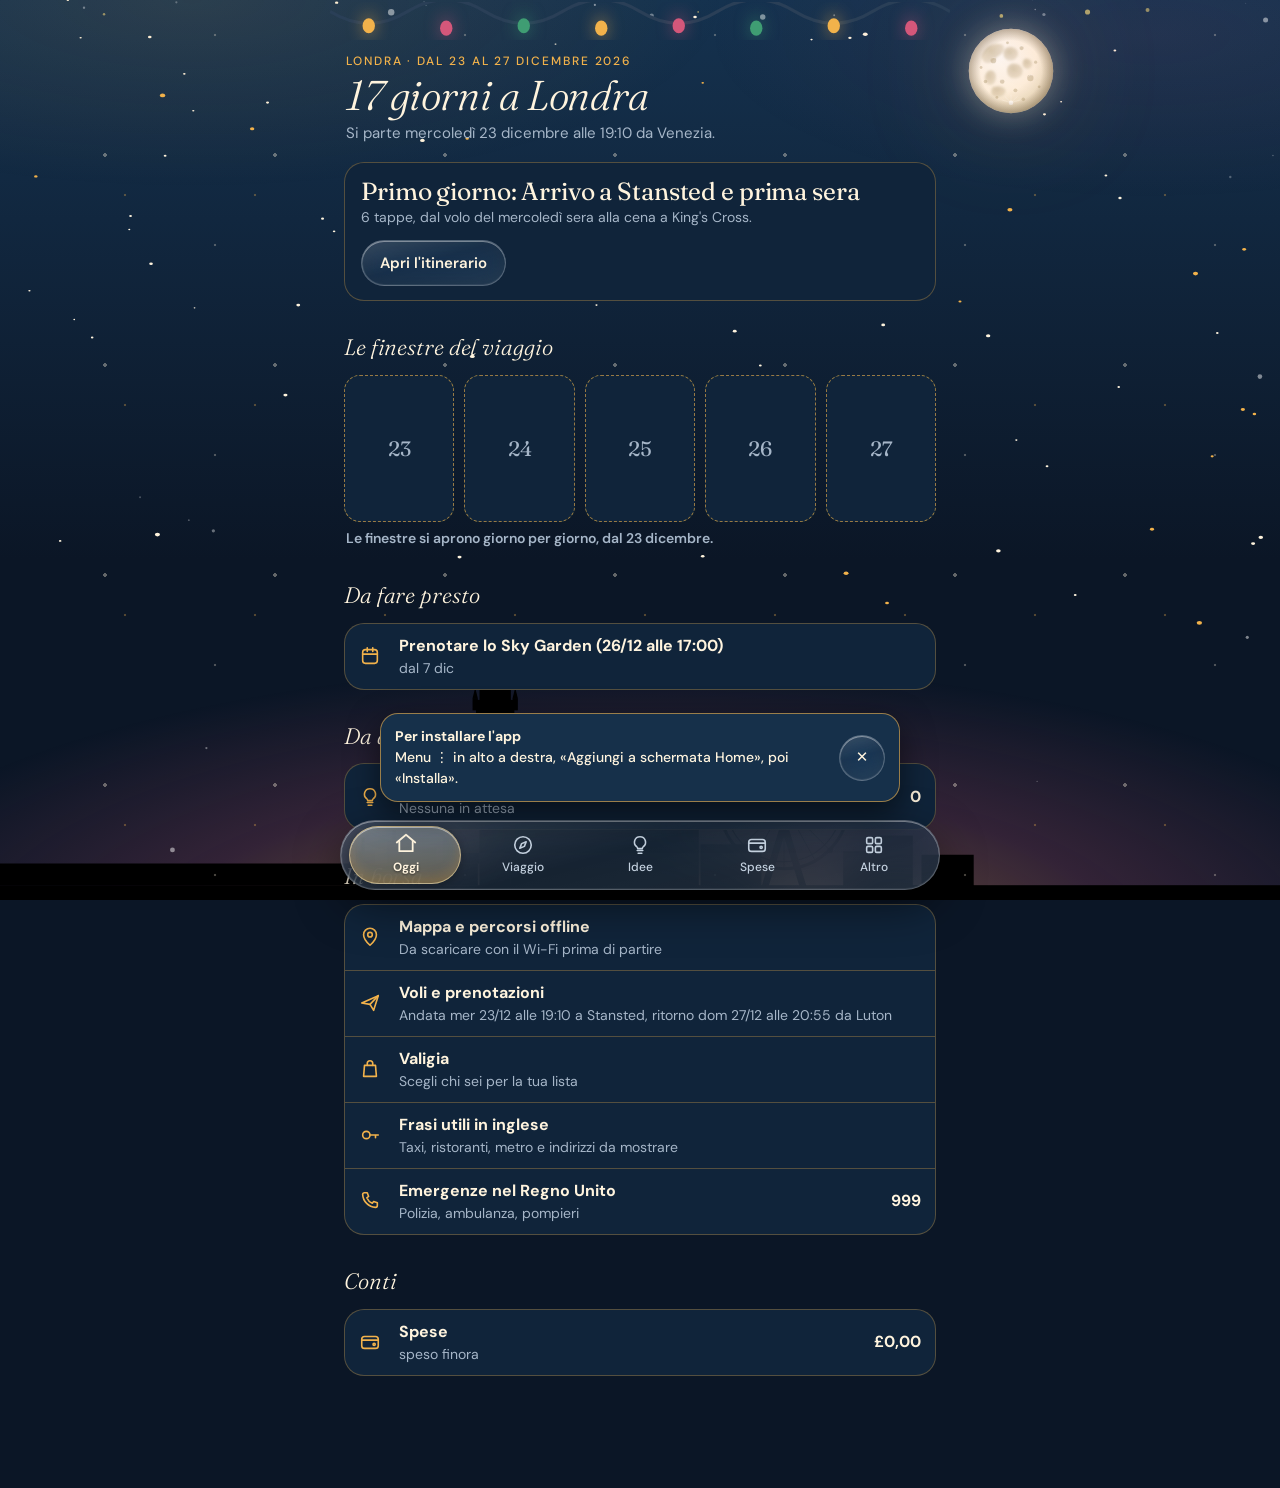
==== commit b4b87a65: "Luna dettagliata, slitta di Babbo Natale e menu in stile Liquid Glass iOS 27 con interruttore (lit-3" ====
--- a/index.html
+++ b/index.html
@@ -22,7 +22,30 @@
 <body>
 <div id="annuncio" class="vh" role="status" aria-live="polite" aria-atomic="true"></div>
 <div id="cielo" aria-hidden="true">
-<div class="c-alba"></div><svg class="c-stelle" viewBox="0 0 100 100" preserveAspectRatio="none" aria-hidden="true" focusable="false"><g class="s1"><circle cx="32.4" cy="10.6" r="0.13"/><circle cx="7.2" cy="37.5" r="0.10"/><circle cx="5.8" cy="35.5" r="0.07"/><circle cx="43.4" cy="4.9" r="0.08"/><circle cx="42.5" cy="57.9" r="0.08"/><circle cx="22.3" cy="43.9" r="0.16"/><circle cx="57.7" cy="27.8" r="0.16"/><circle cx="4.7" cy="60.1" r="0.10"/><circle cx="14.4" cy="8.2" r="0.10"/><circle cx="81.6" cy="12.7" r="0.12"/><circle cx="63.9" cy="26.1" r="0.12"/><circle cx="6.3" cy="4.2" r="0.09"/><circle cx="68.0" cy="29.9" r="0.10"/><circle cx="58.6" cy="31.7" r="0.10"/><circle cx="79.4" cy="48.9" r="0.09"/><circle cx="57.4" cy="36.8" r="0.15"/><circle cx="72.9" cy="20.2" r="0.16"/><circle cx="11.8" cy="29.3" r="0.14"/><circle cx="15.2" cy="34.2" r="0.07"/><circle cx="66.8" cy="53.5" r="0.12"/><circle cx="87.5" cy="22.0" r="0.13"/><circle cx="59.4" cy="40.6" r="0.11"/><circle cx="84.0" cy="66.1" r="0.11"/><circle cx="66.4" cy="4.2" r="0.13"/><circle cx="64.7" cy="69.5" r="0.14"/><circle cx="28.5" cy="27.0" r="0.13"/><circle cx="2.3" cy="32.3" r="0.09"/><circle cx="11.7" cy="4.1" r="0.14"/><circle cx="12.9" cy="17.3" r="0.11"/><circle cx="87.1" cy="5.6" r="0.11"/><circle cx="54.9" cy="61.8" r="0.14"/><circle cx="86.4" cy="19.5" r="0.11"/><circle cx="35.9" cy="61.9" r="0.16"/><circle cx="15.1" cy="12.3" r="0.09"/></g><g class="s2"><circle cx="23.3" cy="33.9" r="0.15"/><circle cx="26.3" cy="0.3" r="0.13"/><circle cx="36.9" cy="39.6" r="0.19"/><circle cx="69.0" cy="36.1" r="0.15"/><circle cx="67.6" cy="3.8" r="0.19"/><circle cx="78.0" cy="61.2" r="0.18"/><circle cx="39.2" cy="27.9" r="0.09"/><circle cx="63.4" cy="4.4" r="0.09"/><circle cx="20.9" cy="11.4" r="0.12"/><circle cx="5.3" cy="0.0" r="0.10"/><circle cx="10.1" cy="25.5" r="0.08"/><circle cx="87.4" cy="43.0" r="0.10"/><circle cx="25.2" cy="24.3" r="0.12"/><circle cx="12.3" cy="59.4" r="0.20"/><circle cx="46.6" cy="33.9" r="0.09"/><circle cx="10.2" cy="24.0" r="0.11"/><circle cx="82.9" cy="11.3" r="0.08"/><circle cx="95.1" cy="37.0" r="0.10"/><circle cx="54.3" cy="1.9" r="0.14"/><circle cx="97.9" cy="60.4" r="0.16"/><circle cx="26.1" cy="25.7" r="0.10"/><circle cx="77.2" cy="37.3" r="0.17"/><circle cx="33.0" cy="15.6" r="0.18"/><circle cx="98.5" cy="59.7" r="0.18"/><circle cx="81.8" cy="51.8" r="0.11"/><circle cx="51.8" cy="24.9" r="0.08"/></g><g class="s3"><circle cx="2.8" cy="19.6" r="0.13"/><circle cx="69.3" cy="67.0" r="0.15"/><circle cx="93.7" cy="69.2" r="0.21"/><circle cx="36.5" cy="15.4" r="0.13"/><circle cx="19.7" cy="14.3" r="0.17"/><circle cx="90.0" cy="58.8" r="0.16"/><circle cx="65.3" cy="56.0" r="0.11"/><circle cx="66.1" cy="63.7" r="0.19"/><circle cx="75.0" cy="33.5" r="0.12"/><circle cx="78.9" cy="23.3" r="0.20"/><circle cx="97.2" cy="27.7" r="0.15"/><circle cx="94.7" cy="50.7" r="0.12"/><circle cx="12.7" cy="10.6" r="0.21"/><circle cx="80.7" cy="10.2" r="0.20"/><circle cx="98.0" cy="46.0" r="0.14"/><circle cx="54.9" cy="9.2" r="0.10"/><circle cx="97.1" cy="45.5" r="0.16"/><circle cx="93.4" cy="30.4" r="0.20"/></g></svg><div class="c-luna"></div><div class="c-harry"><div class="c-bob"><svg viewBox="0 0 130 64" aria-hidden="true" focusable="false">
+<div class="c-alba"></div><svg class="c-stelle" viewBox="0 0 100 100" preserveAspectRatio="none" aria-hidden="true" focusable="false"><g class="s1"><circle cx="32.4" cy="10.6" r="0.13"/><circle cx="7.2" cy="37.5" r="0.10"/><circle cx="5.8" cy="35.5" r="0.07"/><circle cx="43.4" cy="4.9" r="0.08"/><circle cx="42.5" cy="57.9" r="0.08"/><circle cx="22.3" cy="43.9" r="0.16"/><circle cx="57.7" cy="27.8" r="0.16"/><circle cx="4.7" cy="60.1" r="0.10"/><circle cx="14.4" cy="8.2" r="0.10"/><circle cx="81.6" cy="12.7" r="0.12"/><circle cx="63.9" cy="26.1" r="0.12"/><circle cx="6.3" cy="4.2" r="0.09"/><circle cx="68.0" cy="29.9" r="0.10"/><circle cx="58.6" cy="31.7" r="0.10"/><circle cx="79.4" cy="48.9" r="0.09"/><circle cx="57.4" cy="36.8" r="0.15"/><circle cx="72.9" cy="20.2" r="0.16"/><circle cx="11.8" cy="29.3" r="0.14"/><circle cx="15.2" cy="34.2" r="0.07"/><circle cx="66.8" cy="53.5" r="0.12"/><circle cx="87.5" cy="22.0" r="0.13"/><circle cx="59.4" cy="40.6" r="0.11"/><circle cx="84.0" cy="66.1" r="0.11"/><circle cx="66.4" cy="4.2" r="0.13"/><circle cx="64.7" cy="69.5" r="0.14"/><circle cx="28.5" cy="27.0" r="0.13"/><circle cx="2.3" cy="32.3" r="0.09"/><circle cx="11.7" cy="4.1" r="0.14"/><circle cx="12.9" cy="17.3" r="0.11"/><circle cx="87.1" cy="5.6" r="0.11"/><circle cx="54.9" cy="61.8" r="0.14"/><circle cx="86.4" cy="19.5" r="0.11"/><circle cx="35.9" cy="61.9" r="0.16"/><circle cx="15.1" cy="12.3" r="0.09"/></g><g class="s2"><circle cx="23.3" cy="33.9" r="0.15"/><circle cx="26.3" cy="0.3" r="0.13"/><circle cx="36.9" cy="39.6" r="0.19"/><circle cx="69.0" cy="36.1" r="0.15"/><circle cx="67.6" cy="3.8" r="0.19"/><circle cx="78.0" cy="61.2" r="0.18"/><circle cx="39.2" cy="27.9" r="0.09"/><circle cx="63.4" cy="4.4" r="0.09"/><circle cx="20.9" cy="11.4" r="0.12"/><circle cx="5.3" cy="0.0" r="0.10"/><circle cx="10.1" cy="25.5" r="0.08"/><circle cx="87.4" cy="43.0" r="0.10"/><circle cx="25.2" cy="24.3" r="0.12"/><circle cx="12.3" cy="59.4" r="0.20"/><circle cx="46.6" cy="33.9" r="0.09"/><circle cx="10.2" cy="24.0" r="0.11"/><circle cx="82.9" cy="11.3" r="0.08"/><circle cx="95.1" cy="37.0" r="0.10"/><circle cx="54.3" cy="1.9" r="0.14"/><circle cx="97.9" cy="60.4" r="0.16"/><circle cx="26.1" cy="25.7" r="0.10"/><circle cx="77.2" cy="37.3" r="0.17"/><circle cx="33.0" cy="15.6" r="0.18"/><circle cx="98.5" cy="59.7" r="0.18"/><circle cx="81.8" cy="51.8" r="0.11"/><circle cx="51.8" cy="24.9" r="0.08"/></g><g class="s3"><circle cx="2.8" cy="19.6" r="0.13"/><circle cx="69.3" cy="67.0" r="0.15"/><circle cx="93.7" cy="69.2" r="0.21"/><circle cx="36.5" cy="15.4" r="0.13"/><circle cx="19.7" cy="14.3" r="0.17"/><circle cx="90.0" cy="58.8" r="0.16"/><circle cx="65.3" cy="56.0" r="0.11"/><circle cx="66.1" cy="63.7" r="0.19"/><circle cx="75.0" cy="33.5" r="0.12"/><circle cx="78.9" cy="23.3" r="0.20"/><circle cx="97.2" cy="27.7" r="0.15"/><circle cx="94.7" cy="50.7" r="0.12"/><circle cx="12.7" cy="10.6" r="0.21"/><circle cx="80.7" cy="10.2" r="0.20"/><circle cx="98.0" cy="46.0" r="0.14"/><circle cx="54.9" cy="9.2" r="0.10"/><circle cx="97.1" cy="45.5" r="0.16"/><circle cx="93.4" cy="30.4" r="0.20"/></g></svg><svg class="c-luna" viewBox="0 0 100 100" aria-hidden="true" focusable="false"><defs>
+<radialGradient id="lg" cx="38%" cy="34%" r="75%"><stop offset="0" stop-color="#fffdf6"/><stop offset=".55" stop-color="#FFF4DE"/><stop offset="1" stop-color="#d9c9a2"/></radialGradient>
+<radialGradient id="lb" cx="50%" cy="50%" r="50%"><stop offset=".72" stop-color="#3b2e14" stop-opacity="0"/><stop offset="1" stop-color="#3b2e14" stop-opacity=".34"/></radialGradient>
+<radialGradient id="lc" cx="40%" cy="35%" r="70%"><stop offset="0" stop-color="#b9a77d" stop-opacity=".55"/><stop offset="1" stop-color="#b9a77d" stop-opacity=".25"/></radialGradient>
+<filter id="lm" x="-30%" y="-30%" width="160%" height="160%"><feGaussianBlur stdDeviation="1.1"/></filter>
+<clipPath id="lt"><circle cx="50" cy="50" r="48"/></clipPath></defs>
+<circle cx="50" cy="50" r="48" fill="url(#lg)"/>
+<g clip-path="url(#lt)">
+<g fill="url(#lc)" filter="url(#lm)"><path d="M18 30c4-9 14-13 22-10 4 3 2 9-3 12-6 3-6 9-13 9-6 0-9-6-6-11z"/><path d="M44 24c6-3 14 0 14 6s-6 9-11 8-8-8-3-14z"/><path d="M50 42c7-2 15 3 13 10-1 6-9 8-14 5s-5-13 1-15z"/><path d="M24 50c5-3 10 2 9 8s-4 9-9 7-5-12 0-15z"/><path d="M66 36c4-1 8 2 8 6s-4 7-8 5-4-9 0-11z"/><path d="M30 68c6-2 14 0 14 5s-8 8-13 6-4-9-1-11z"/></g>
+<g fill="#a99669" fill-opacity=".38"><circle cx="30" cy="38" r="3.2"/><circle cx="62" cy="24" r="2.4"/><circle cx="72" cy="58" r="3.6"/><circle cx="40" cy="62" r="2.6"/><circle cx="21" cy="62" r="2"/><circle cx="55" cy="72" r="2.2"/><circle cx="78" cy="40" r="1.8"/><circle cx="46" cy="18" r="1.6"/><circle cx="64" cy="82" r="2"/><circle cx="34" cy="80" r="1.6"/><circle cx="82" cy="68" r="1.6"/><circle cx="16" cy="46" r="1.6"/></g>
+<g fill="none" stroke="#fffdf6" stroke-opacity=".7" stroke-width=".7"><path d="M27.6 36.4a3.2 3.2 0 0 1 4.4-1.2"/><path d="M69.8 56.2a3.6 3.6 0 0 1 4.6-1.4"/><path d="M38.2 60.6a2.6 2.6 0 0 1 3.6-.8"/><path d="M60.4 22.6a2.4 2.4 0 0 1 3.2-.6"/></g>
+<g stroke="#fffdf6" stroke-opacity=".5" stroke-width=".6"><path d="M50 86v-9M50 86l-7-7M50 86l7-7M50 86l-10-3M50 86l10-3"/></g><circle cx="50" cy="86" r="2.6" fill="#fffdf6" fill-opacity=".85"/>
+<circle cx="50" cy="50" r="48" fill="url(#lb)"/></g></svg><div class="c-slitta"><div class="c-bob2"><svg viewBox="0 0 320 84" aria-hidden="true" focusable="false"><defs><symbol id="renna" viewBox="-4 -8 66 50"><g fill="#000" stroke="#000" stroke-linecap="round" stroke-linejoin="round"><ellipse cx="36" cy="22" rx="14" ry="6.6" stroke="none"/><path d="M26 19L16 11" stroke-width="5" fill="none"/><ellipse cx="12" cy="9" rx="5.4" ry="3.2" stroke="none" transform="rotate(-18 12 9)"/><path d="M12 6L8-3M10-1L5-3M13 5l4-9M15-2l5-1.5" stroke-width="1.5" fill="none"/><path d="M27 27L13 34M29 28L19 39M45 26L58 31M43 28L55 38" stroke-width="2.4" fill="none"/><path d="M50 20l5-3" stroke-width="2" fill="none"/></g></symbol></defs>
+<g class="c-scia2" fill="#F2B24B"><circle cx="300" cy="46" r="1.6"/><circle cx="308" cy="43" r="1.3"/><circle cx="316" cy="48" r="1.5"/><circle cx="324" cy="44" r="1"/><circle cx="332" cy="47" r="1.2"/></g>
+<g stroke="#000" stroke-width="1" fill="none"><path d="M54 30L130 36M118 32L190 40"/></g>
+<use href="#renna" x="0" y="2" width="66" height="50"/><use href="#renna" x="58" y="10" width="66" height="50"/><use href="#renna" x="116" y="4" width="66" height="50"/>
+<circle cx="4" cy="14" r="2.3" fill="#d4577a"/>
+<g fill="#000" stroke="#000" stroke-linecap="round" stroke-linejoin="round">
+<path d="M186 50q2-12 15-14l52-3q16-1 22-9l3 18q-4 12-18 12l-66 2z" stroke="none"/>
+<path d="M180 70q18 6 88 1q18-2 18-18q0-6-3-10" stroke-width="2.6" fill="none"/><path d="M200 60v9M236 60v10M268 58v11" stroke-width="2" fill="none"/>
+<circle cx="236" cy="20" r="6" stroke="none"/><path d="M229 18l12-1 9-9" stroke-width="1.2"/><circle cx="251" cy="8" r="2.4" stroke="none"/>
+<path d="M226 38q2-12 14-12 8 4 6 12z" stroke="none"/><circle cx="238" cy="27" r="5" stroke="none"/>
+<ellipse cx="264" cy="29" rx="11" ry="9" stroke="none"/><path d="M258 21l6-6 6 6" stroke-width="1.6" fill="none"/>
+</g></svg></div></div><div class="c-harry"><div class="c-bob"><svg viewBox="0 0 130 64" aria-hidden="true" focusable="false">
 <g class="c-scia" fill="#F2B24B"><circle cx="-6" cy="38" r="1.6"/><circle cx="-14" cy="41" r="1.3"/><circle cx="-22" cy="36" r="1.5"/><circle cx="-30" cy="40" r="1"/><circle cx="-38" cy="37" r="1.2"/></g>
 <g fill="#000" stroke="#000" stroke-linecap="round" stroke-linejoin="round">
 <path d="M16 38L112 27" stroke-width="3.2" fill="none"/>
--- a/notte.css
+++ b/notte.css
@@ -217,7 +217,7 @@
 #cielo .c-stelle{position:absolute;inset:0;width:100%;height:100%;fill:#FFF4DE}
 #cielo .c-stelle g{animation:c-brilla 4.2s ease-in-out infinite}.c-stelle .s2{animation-duration:5.6s;animation-delay:-1.8s}.c-stelle .s3{animation-duration:3.4s;animation-delay:-2.6s;fill:#F2B24B}
 @keyframes c-brilla{0%,100%{opacity:.25}50%{opacity:.95}}
-#cielo .c-luna{position:absolute;top:6vh;left:calc(78vw - 38px);width:76px;height:76px;border-radius:50%;background:radial-gradient(circle at 38% 36%,#fffaf0,#FFF4DE 55%,#e9d8b4);box-shadow:0 0 38px 10px rgba(255,244,222,.32),0 0 120px 40px rgba(242,178,75,.16)}
+#cielo .c-luna{position:absolute;top:3vh;left:calc(79vw - 44px);width:88px;height:88px;filter:drop-shadow(0 0 16px rgba(255,244,222,.38)) drop-shadow(0 0 54px rgba(242,178,75,.2))}
 #cielo{--h:min(29vh,300px)}
 #cielo .c-sky{position:absolute;left:50%;bottom:0;height:var(--h);width:calc(var(--h)*3.3333);margin-left:calc(var(--h)*-1.7533);overflow:visible}
 #cielo .c-orologio{animation:c-orologio 6s ease-in-out infinite;filter:drop-shadow(0 0 5px rgba(242,178,75,.9))}
@@ -225,17 +225,47 @@
 #cielo .c-eye{transform-box:fill-box;transform-origin:center;animation:c-giro 160s linear infinite}
 #cielo .c-capsule{transform-box:fill-box;transform-origin:center;animation:c-giro 160s linear infinite}
 @keyframes c-giro{to{transform:rotate(360deg)}}
-#cielo .c-harry{position:absolute;top:0;left:0;width:116px;margin:-30px 0 0 -58px;transform:translate(78vw,calc(6vh + 38px)) rotate(-6deg)}
+#cielo .c-harry{position:absolute;top:0;left:0;width:116px;margin:-30px 0 0 -58px;transform:translate(78vw,calc(3vh + 44px)) rotate(-6deg)}
 #cielo .c-harry svg{display:block;width:100%;overflow:visible}
 @media (prefers-reduced-motion:no-preference){
  html:not(.calmo) #cielo .c-harry{animation:c-volo 38s linear infinite;transform:translate(-30vw,30vh)}
  html:not(.calmo) #cielo .c-bob{animation:c-bob 2.6s ease-in-out infinite}
  html:not(.calmo) #cielo .c-scia circle{animation:c-scia 1.2s ease-out infinite}
 }
-@keyframes c-volo{0%{transform:translate(-30vw,34vh) rotate(-4deg)}16%{transform:translate(22vw,24vh) rotate(-8deg)}32%{transform:translate(78vw,calc(6vh + 38px)) rotate(-5deg)}48%{transform:translate(130vw,-2vh) rotate(-10deg)}100%{transform:translate(130vw,-2vh) rotate(-10deg)}}
+@keyframes c-volo{0%{transform:translate(-30vw,34vh) rotate(-4deg)}16%{transform:translate(22vw,24vh) rotate(-8deg)}32%{transform:translate(78vw,calc(3vh + 44px)) rotate(-5deg)}48%{transform:translate(130vw,-2vh) rotate(-10deg)}100%{transform:translate(130vw,-2vh) rotate(-10deg)}}
 @keyframes c-bob{0%,100%{transform:translateY(-4px) rotate(-2deg)}50%{transform:translateY(5px) rotate(2deg)}}
 @keyframes c-scia{0%{opacity:.9}100%{opacity:0}}
 #cielo .c-scia circle:nth-child(2){animation-delay:.2s}#cielo .c-scia circle:nth-child(3){animation-delay:.4s}#cielo .c-scia circle:nth-child(4){animation-delay:.6s}#cielo .c-scia circle:nth-child(5){animation-delay:.8s}
-html:not([data-tab="oggi"]) #cielo .c-sky,html:not([data-tab="oggi"]) #cielo .c-harry,html:not([data-tab="oggi"]) #cielo .c-luna,html:not([data-tab="oggi"]) #cielo .c-alba{opacity:.55}
+html:not([data-tab="oggi"]) #cielo .c-sky,html:not([data-tab="oggi"]) #cielo .c-alba{opacity:.55}
+html:not([data-tab="oggi"]) #cielo .c-harry,html:not([data-tab="oggi"]) #cielo .c-luna{opacity:.22}
 .calmo #cielo .c-stelle g,.calmo #cielo .c-eye,.calmo #cielo .c-capsule,.calmo #cielo .c-orologio{animation:none}
 @media (prefers-reduced-motion:reduce){html:not(.forza) #cielo *{animation:none!important}}
+
+/* slitta di Babbo Natale con tre renne: attraversa il cielo da destra a sinistra */
+#cielo .c-slitta{position:absolute;top:0;left:0;width:170px;margin:-22px 0 0 -170px;transform:translate(26vw,calc(24vh + 10px)) rotate(2deg)}
+#cielo .c-slitta svg{display:block;width:100%;overflow:visible}
+@media (prefers-reduced-motion:no-preference){
+ html:not(.calmo) #cielo .c-slitta{animation:c-slitta 64s linear infinite;animation-delay:8s;transform:translate(135vw,40vh)}
+ html:not(.calmo) #cielo .c-bob2{animation:c-bob 3.1s ease-in-out infinite}
+ html:not(.calmo) #cielo .c-scia2 circle{animation:c-scia 1.4s ease-out infinite}
+}
+@keyframes c-slitta{0%{transform:translate(135vw,38vh) rotate(3deg)}14%{transform:translate(98vw,28vh) rotate(1deg)}28%{transform:translate(52vw,20vh) rotate(-2deg)}42%{transform:translate(14vw,24vh) rotate(1deg)}58%{transform:translate(-24vw,32vh) rotate(3deg)}100%{transform:translate(-24vw,32vh) rotate(3deg)}}
+#cielo .c-scia2 circle:nth-child(2){animation-delay:.25s}#cielo .c-scia2 circle:nth-child(3){animation-delay:.5s}#cielo .c-scia2 circle:nth-child(4){animation-delay:.75s}#cielo .c-scia2 circle:nth-child(5){animation-delay:1s}
+html:not([data-tab="oggi"]) #cielo .c-slitta{opacity:.22}
+
+/* Vetro iOS 27: Liquid Glass rifinito. Più opaco di iOS 26 per leggere bene, bordo luminoso, riflesso in alto. Spento dall'interruttore in Altro, Sistema. */
+html.vetro{--vt-bg:linear-gradient(165deg,rgba(255,255,255,.17),rgba(255,255,255,.05) 46%,rgba(255,255,255,.09));--vt-base:rgba(16,36,58,.66);--vt-bordo:rgba(255,255,255,.24);--vt-luce:inset 0 1px 0 rgba(255,255,255,.4),inset 0 -1px 0 rgba(255,255,255,.07),inset 1px 0 0 rgba(255,255,255,.1)}
+html.vetro .dock{background:var(--vt-bg),var(--vt-base);-webkit-backdrop-filter:blur(26px) saturate(185%);backdrop-filter:blur(26px) saturate(185%);border:1px solid var(--vt-bordo);box-shadow:var(--vt-luce),0 16px 44px rgba(0,0,0,.5);border-radius:36px;padding:6px}
+html.vetro .dock .ind::after{background:linear-gradient(180deg,rgba(255,244,222,.26),rgba(242,178,75,.3));border:1px solid rgba(255,225,160,.6);border-radius:30px;box-shadow:inset 0 1px 0 rgba(255,255,255,.55),inset 0 -6px 12px rgba(242,178,75,.18),0 2px 10px rgba(0,0,0,.3);-webkit-backdrop-filter:blur(6px) saturate(160%);backdrop-filter:blur(6px) saturate(160%)}
+html.vetro .dock button[aria-current="page"]{color:var(--ink);font-weight:700;text-shadow:0 1px 2px rgba(0,0,0,.45)}
+html.vetro .dock button{color:#c4d1df}
+html.vetro .chip,html.vetro .giorno,html.vetro .btn:not(.pri):not(.rosso),html.vetro a.map{background:var(--vt-bg),rgba(16,36,58,.5);-webkit-backdrop-filter:blur(14px) saturate(170%);backdrop-filter:blur(14px) saturate(170%);border:1px solid var(--vt-bordo);box-shadow:var(--vt-luce);color:var(--ink)}
+html.vetro .chip[aria-pressed="true"],html.vetro .giorno[aria-pressed="true"]{background:linear-gradient(180deg,rgba(255,244,222,.3),rgba(242,178,75,.34)),rgba(16,36,58,.5);border-color:rgba(255,225,160,.7);color:var(--ink);font-weight:700;text-shadow:0 1px 2px rgba(0,0,0,.5);box-shadow:var(--vt-luce),0 0 14px rgba(242,178,75,.22)}
+html.vetro .btn.pri{background:linear-gradient(180deg,#ffd27f,#F2B24B 60%,#e09a2c);border:1px solid rgba(255,235,190,.8);box-shadow:inset 0 1px 0 rgba(255,255,255,.65),inset 0 -2px 6px rgba(150,90,0,.25),0 6px 16px rgba(0,0,0,.35);color:#1a1204}
+html.vetro details.scheda.nuova,html.vetro .vicini>summary,html.vetro .nota-t>summary{background:transparent}
+html.vetro details.scheda.nuova{background:var(--vt-bg),rgba(16,36,58,.58);-webkit-backdrop-filter:blur(18px) saturate(170%);backdrop-filter:blur(18px) saturate(170%);border:1px solid var(--vt-bordo);box-shadow:var(--vt-luce)}
+html.vetro .popup{background:var(--vt-bg),rgba(14,30,50,.78);-webkit-backdrop-filter:blur(30px) saturate(190%);backdrop-filter:blur(30px) saturate(190%);border:1px solid var(--vt-bordo);box-shadow:var(--vt-luce),0 24px 70px rgba(0,0,0,.6)}
+html.vetro .popup::backdrop{background:rgba(5,10,18,.5);-webkit-backdrop-filter:blur(6px);backdrop-filter:blur(6px)}
+html.vetro .toast{background:var(--vt-bg),rgba(16,36,58,.78);-webkit-backdrop-filter:blur(22px) saturate(180%);backdrop-filter:blur(22px) saturate(180%);border:1px solid var(--vt-bordo);box-shadow:var(--vt-luce),0 14px 36px rgba(0,0,0,.5);border-radius:26px}
+@media (prefers-reduced-transparency:reduce){html.vetro .dock,html.vetro .chip,html.vetro .giorno,html.vetro .btn,html.vetro a.map,html.vetro details.scheda.nuova,html.vetro .popup,html.vetro .toast{-webkit-backdrop-filter:none;backdrop-filter:none;background:var(--carta2)}}
+@supports not ((backdrop-filter:blur(1px)) or (-webkit-backdrop-filter:blur(1px))){html.vetro .dock,html.vetro .popup,html.vetro .toast{background:var(--carta2)}}
